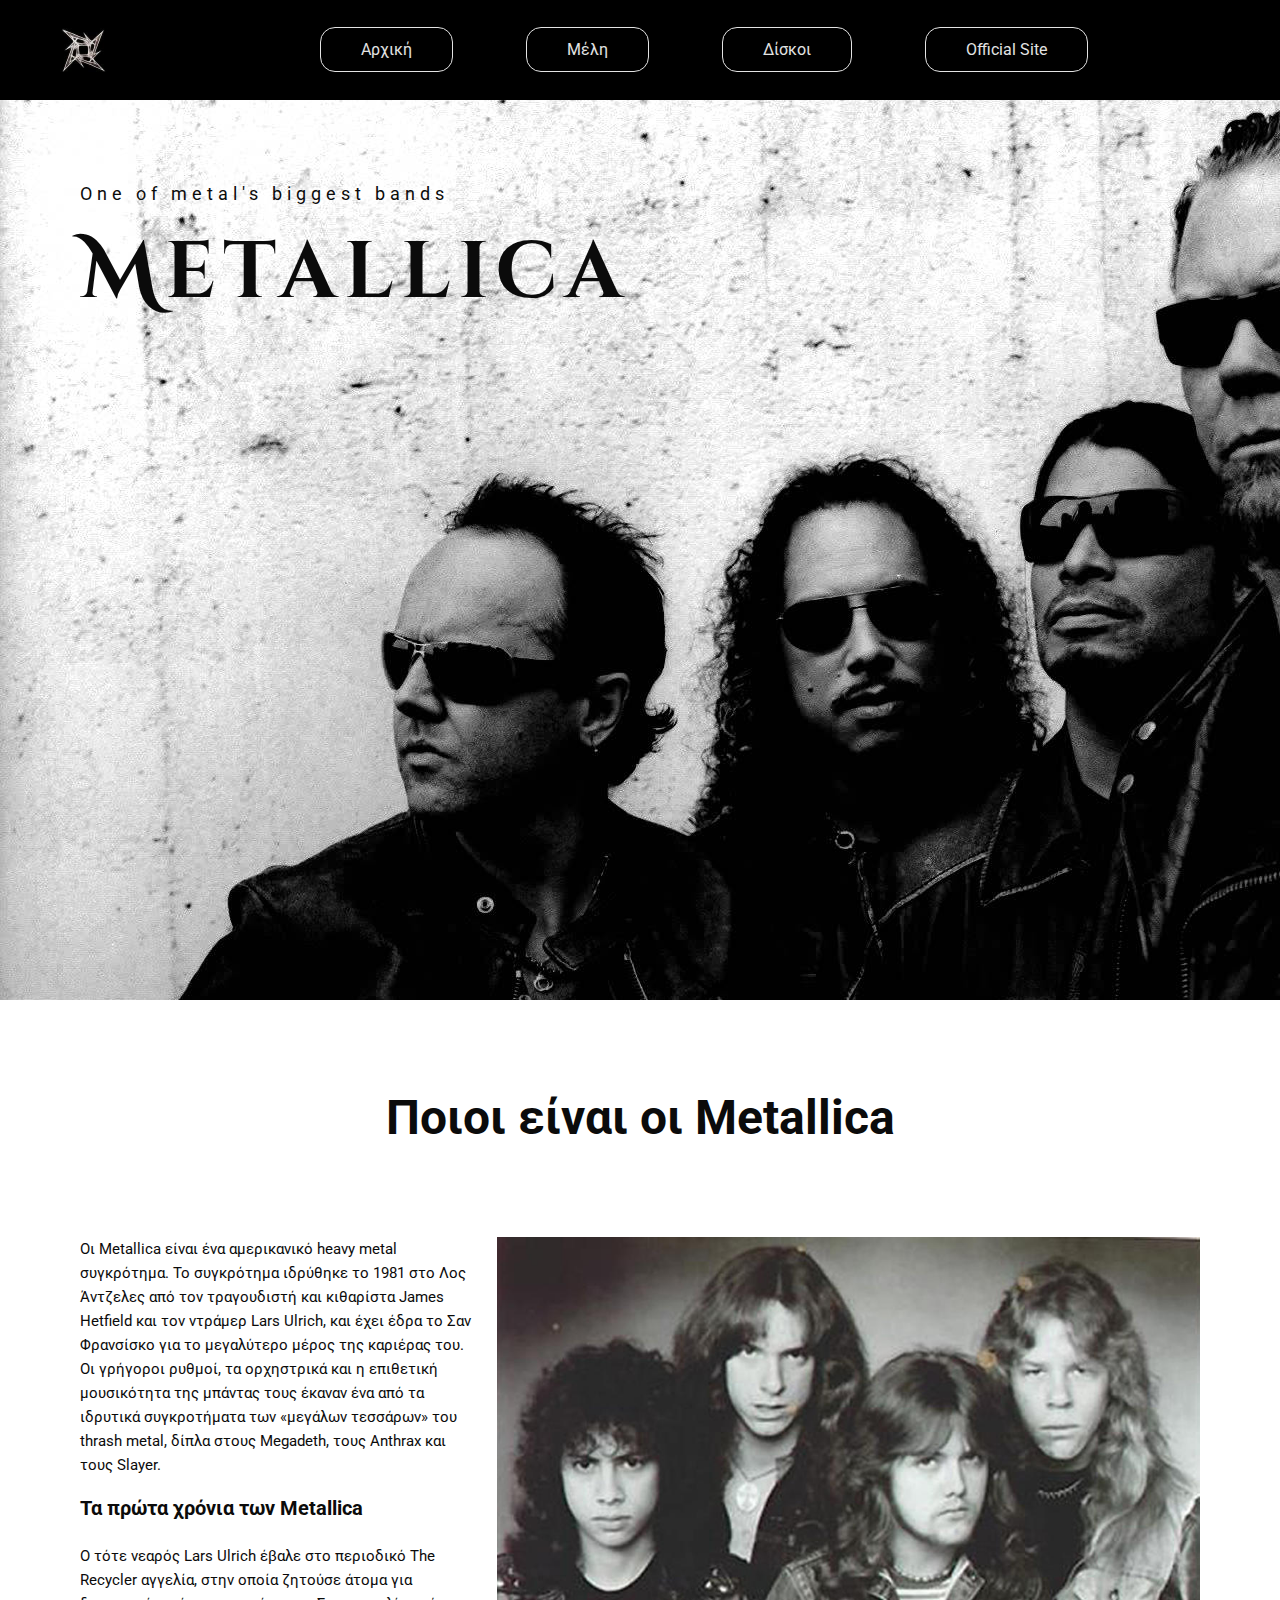
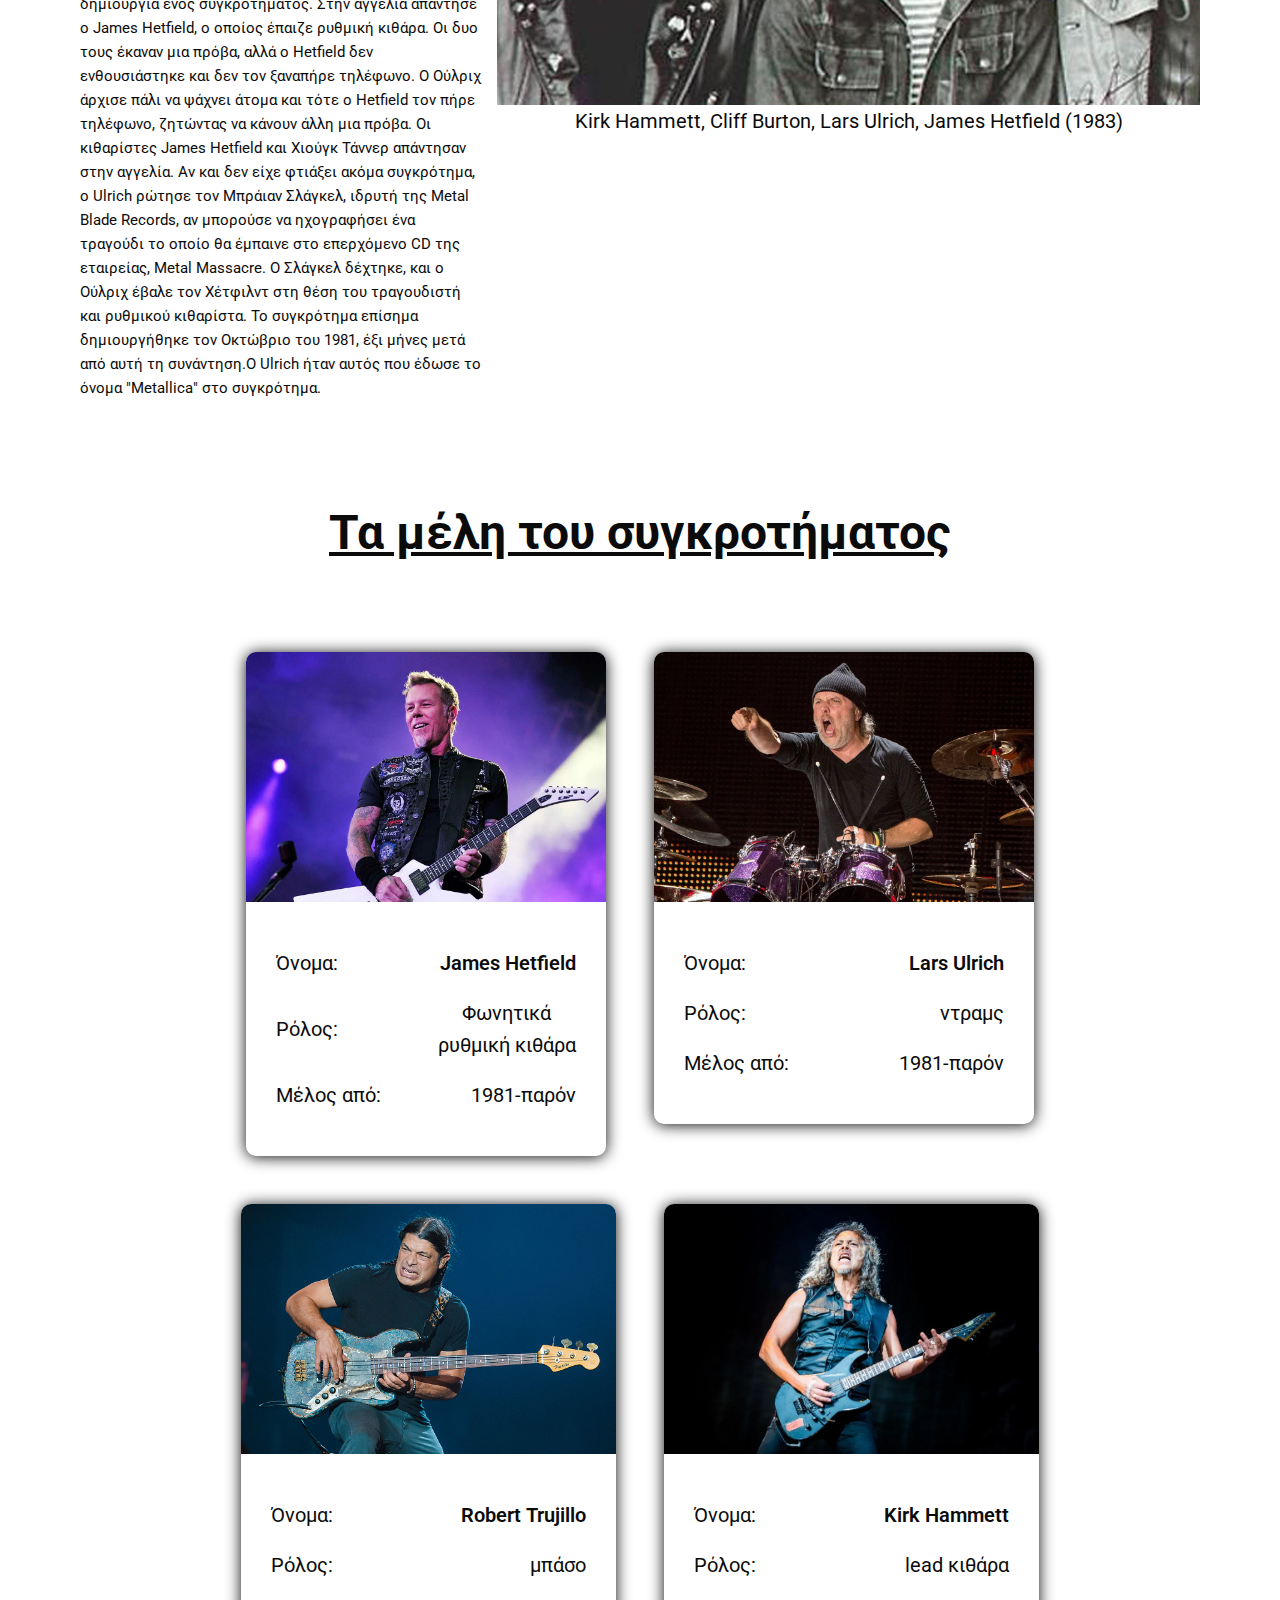
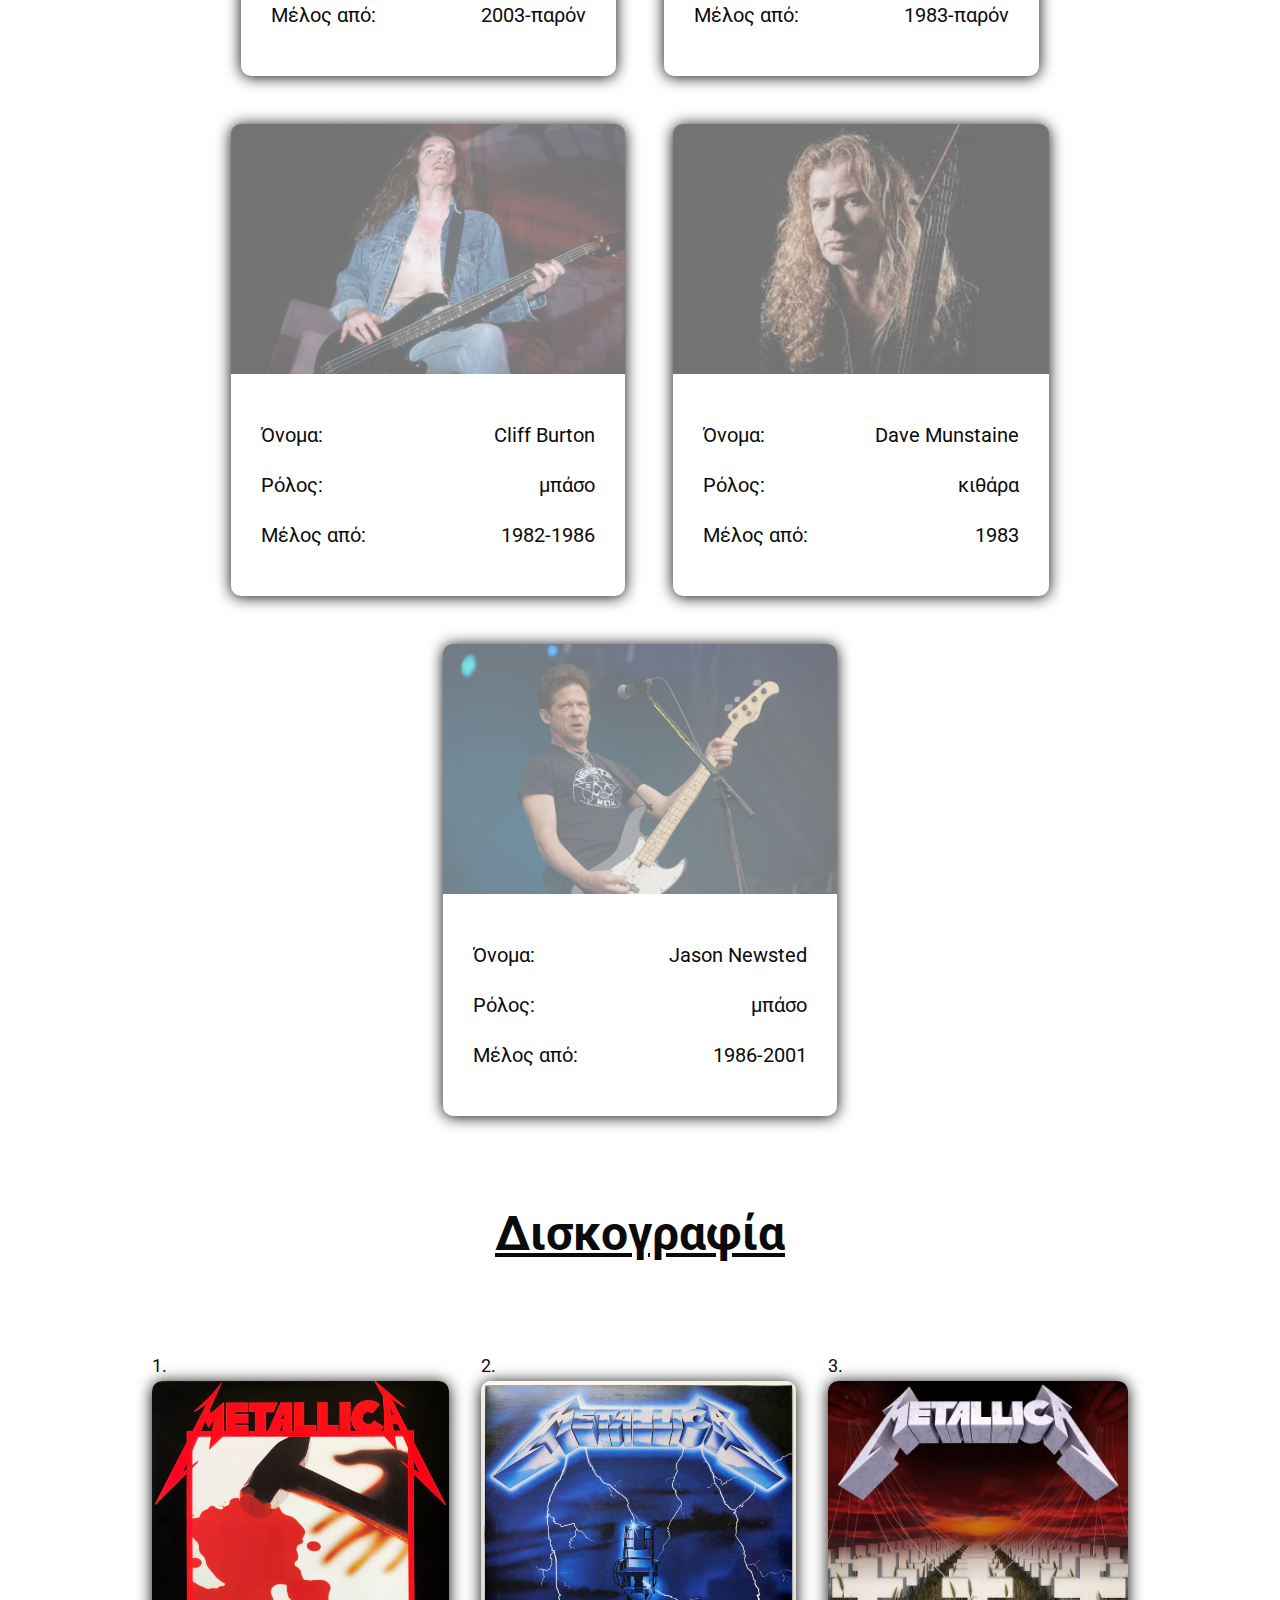
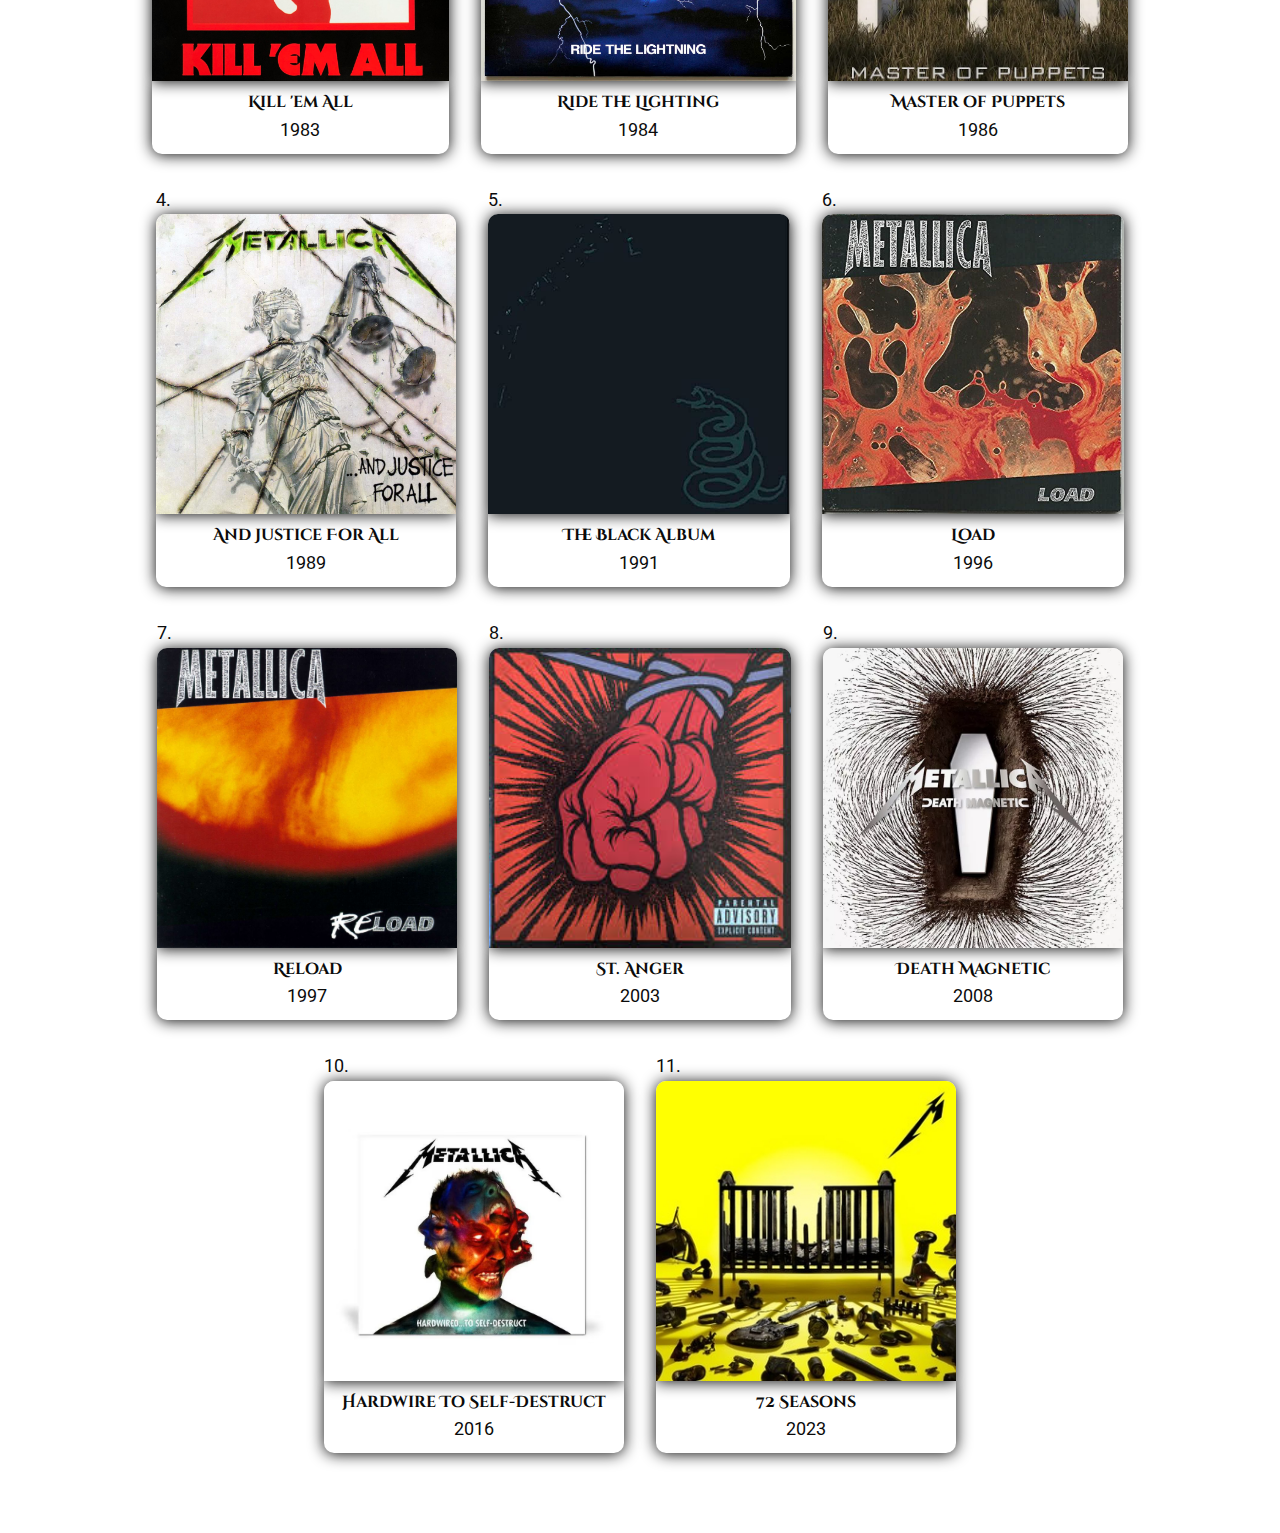
==== html/index.html @ e9b30d09 "minor adjustments" ====
<!DOCTYPE html>
<html lang="gr">
  <head>
    <meta charset="UTF-8" />
    <meta http-equiv="X-UA-Compatible" content="IE=edge" />
    <meta name="viewport" content="width=device-width, initial-scale=1.0" />
    <title>Metallica Εργασία</title>
    <link rel="preconnect" href="https://fonts.googleapis.com" />
    <link rel="preconnect" href="https://fonts.gstatic.com" crossorigin />
    <link
      href="https://fonts.googleapis.com/css2?family=Cinzel+Decorative:wght@400;700&family=Roboto:wght@400;700&display=swap"
      rel="stylesheet"
    />

    <link rel="stylesheet" href="../css/index.css" />
  </head>
  <body>
    <header>
      <nav class="main__navigation">
        <img src="../images/metallica-logo.jpg" alt="" class="nav-logo" />
        <ul class="main__navigation-list">
          <li>
            <a target="_blank" class="main__navigation-list--item" href=""
              >Αρχική</a
            >
          </li>
          <li>
            <a target="_blank" class="main__navigation-list--item" href=""
              >Μέλη</a
            >
          </li>
          <li>
            <a target="_blank" class="main__navigation-list--item" href=""
              >Δίσκοι</a
            >
          </li>
          <li>
            <a
              target="_blank"
              class="main__navigation-list--item"
              href="https://www.metallica.com/"
              >Official Site</a
            >
          </li>
        </ul>
      </nav>
      <div class="hero">
        <div class="hero__text">
          <p class="hero__text-subheading">One of metal's biggest bands</p>
          <h1 class="hero__text-heading">Metallica</h1>
        </div>
      </div>
    </header>
    <h2 class="about-heading">Ποιοι είναι οι Metallica</h2>
    <div class="container">
      <article class="about">
        <div class="about__paragraphs">
          <p class="about-paragraph">
            Οι Metallica είναι ένα αμερικανικό heavy metal συγκρότημα. Το
            συγκρότημα ιδρύθηκε το 1981 στο Λος Άντζελες από τον τραγουδιστή και
            κιθαρίστα James Hetfield και τον ντράμερ Lars Ulrich, και έχει έδρα
            το Σαν Φρανσίσκο για το μεγαλύτερο μέρος της καριέρας του. Οι
            γρήγοροι ρυθμοί, τα ορχηστρικά και η επιθετική μουσικότητα της
            μπάντας τους έκαναν ένα από τα ιδρυτικά συγκροτήματα των «μεγάλων
            τεσσάρων» του thrash metal, δίπλα στους Megadeth, τους Anthrax και
            τους Slayer.
          </p>
          <h3 class="about__paragraphs-heading">
            Τα πρώτα χρόνια των Metallica
          </h3>
          <p class="about-paragraph">
            Ο τότε νεαρός Lars Ulrich έβαλε στο περιοδικό The Recycler αγγελία,
            στην οποία ζητούσε άτομα για δημιουργία ενός συγκροτήματος. Στην
            αγγελία απάντησε ο James Hetfield, ο οποίος έπαιζε ρυθμική κιθάρα.
            Οι δυο τους έκαναν μια πρόβα, αλλά ο Hetfield δεν ενθουσιάστηκε και
            δεν τον ξαναπήρε τηλέφωνο. Ο Ούλριχ άρχισε πάλι να ψάχνει άτομα και
            τότε ο Hetfield τον πήρε τηλέφωνο, ζητώντας να κάνουν άλλη μια
            πρόβα. Οι κιθαρίστες James Hetfield και Χιούγκ Τάννερ απάντησαν στην
            αγγελία. Αν και δεν είχε φτιάξει ακόμα συγκρότημα, ο Ulrich ρώτησε
            τον Μπράιαν Σλάγκελ, ιδρυτή της Metal Blade Records, αν μπορούσε να
            ηχογραφήσει ένα τραγούδι το οποίο θα έμπαινε στο επερχόμενο CD της
            εταιρείας, Metal Massacre. Ο Σλάγκελ δέχτηκε, και ο Ούλριχ έβαλε τον
            Χέτφιλντ στη θέση του τραγουδιστή και ρυθμικού κιθαρίστα. Το
            συγκρότημα επίσημα δημιουργήθηκε τον Οκτώβριο του 1981, έξι μήνες
            μετά από αυτή τη συνάντηση.Ο Ulrich ήταν αυτός που έδωσε το όνομα
            "Metallica" στο συγκρότημα.
          </p>
        </div>
        <figure>
          <img
            src="../images/metallica-1983.jpg"
            alt="A image of the members of Metallica in 1983"
            class="about-image"
          />
          <figcaption>
            Kirk Hammett, Cliff Burton, Lars Ulrich, James Hetfield (1983)
          </figcaption>
        </figure>
      </article>

      <section>
        <a href=""
          ><h2 class="about-members-heading">Τα μέλη του συγκροτήματος</h2></a
        >
        <ul class="members">
          <a href="">
            <li class="member active">
              <div class="member-image">
                <img
                  src="../images/hetfield.jpg"
                  alt="a image of James Hetfield"
                />
              </div>
              <div class="member__details">
                <div class="row">
                  <p>Όνομα:</p>
                  <p class="member__details-name">James Hetfield</p>
                </div>
                <div class="row">
                  <p>Ρόλος:</p>
                  <div class="col">
                    <p class="member__details-role">Φωνητικά</p>
                    <p class="member__details-role">ρυθμική κιθάρα</p>
                  </div>
                </div>
                <div class="row">
                  <p>Μέλος από:</p>
                  <p class="member__details-active">1981-παρόν</p>
                </div>
              </div>
            </li></a
          >
          <a href="">
            <li class="member active">
              <div class="member-image">
                <img
                  src="../images/ulrich.jpg"
                  alt="a image of James Hetfield"
                />
              </div>
              <div class="member__details">
                <div class="row">
                  <p>Όνομα:</p>
                  <p class="member__details-name">Lars Ulrich</p>
                </div>
                <div class="row">
                  <p>Ρόλος:</p>

                  <p class="member__details-role">ντραμς</p>
                </div>
                <div class="row">
                  <p>Μέλος από:</p>
                  <p class="member__details-active">1981-παρόν</p>
                </div>
              </div>
            </li></a
          >
          <a href="">
            <li class="member active">
              <div class="member-image">
                <img
                  src="../images/trujillo.jpg"
                  alt="a image of James Hetfield"
                />
              </div>
              <div class="member__details">
                <div class="row">
                  <p>Όνομα:</p>
                  <p class="member__details-name">Robert Trujillo</p>
                </div>
                <div class="row">
                  <p>Ρόλος:</p>

                  <p class="member__details-role">μπάσο</p>
                </div>
                <div class="row">
                  <p>Μέλος από:</p>
                  <p class="member__details-active">2003-παρόν</p>
                </div>
              </div>
            </li></a
          >
          <a href="">
            <li class="member active">
              <div class="member-image">
                <img
                  src="../images/hammett.jpg"
                  alt="a image of James Hetfield"
                />
              </div>
              <div class="member__details">
                <div class="row">
                  <p>Όνομα:</p>
                  <p class="member__details-name">Kirk Hammett</p>
                </div>
                <div class="row">
                  <p>Ρόλος:</p>

                  <p class="member__details-role">lead κιθάρα</p>
                </div>
                <div class="row">
                  <p>Μέλος από:</p>
                  <p class="member__details-active">1983-παρόν</p>
                </div>
              </div>
            </li></a
          >
          <li class="member member-past">
            <div class="member-image">
              <img src="../images/burton.jpg" alt="a image of James Hetfield" />
            </div>
            <div class="member__details">
              <div class="row">
                <p>Όνομα:</p>
                <p class="member__details-name">Cliff Burton</p>
              </div>
              <div class="row">
                <p>Ρόλος:</p>

                <p class="member__details-role">μπάσο</p>
              </div>
              <div class="row">
                <p>Μέλος από:</p>
                <p class="member__details-active">1982-1986</p>
              </div>
            </div>
          </li>
          <li class="member member-past">
            <div class="member-image">
              <img
                src="../images/munstaine.jpg"
                alt="a image of James Hetfield"
              />
            </div>
            <div class="member__details">
              <div class="row">
                <p>Όνομα:</p>
                <p class="member__details-name">Dave Munstaine</p>
              </div>
              <div class="row">
                <p>Ρόλος:</p>

                <p class="member__details-role">κιθάρα</p>
              </div>
              <div class="row">
                <p>Μέλος από:</p>
                <p class="member__details-active">1983</p>
              </div>
            </div>
          </li>
          <li class="member member-past">
            <div class="member-image">
              <img
                src="../images/newstead.jpg"
                alt="a image of James Hetfield"
              />
            </div>
            <div class="member__details">
              <div class="row">
                <p>Όνομα:</p>
                <p class="member__details-name">Jason Newsted</p>
              </div>
              <div class="row">
                <p>Ρόλος:</p>

                <p class="member__details-role">μπάσο</p>
              </div>
              <div class="row">
                <p>Μέλος από:</p>
                <p class="member__details-active">1986-2001</p>
              </div>
            </div>
          </li>
        </ul>
      </section>
      <h2 class="about-members-heading">Δισκογραφία</h2>
      <section>
        <ol class="cds">
          <a href="">
            <li class="cd">
              <img
                src="../images/kill-em-all.jpg"
                alt="A Image of  the album cover of kill 'em all"
              />

              <div class="cd__details">
                <p class="cd__details-name">Kill 'em All</p>
                <p class="cd__details-year">1983</p>
              </div>
            </li> </a
          ><a href="">
            <li class="cd">
              <img
                src="../images/ride.jpg"
                alt="A Image of  the album cover of kill 'em all"
              />

              <div class="cd__details">
                <p class="cd__details-name">Ride the Lighting</p>
                <p class="cd__details-year">1984</p>
              </div>
            </li></a
          >
          <a href="">
            <li class="cd">
              <img
                src="../images/MOP.webp"
                alt="A Image of  the album cover of kill 'em all"
              />

              <div class="cd__details">
                <p class="cd__details-name">Master of Puppets</p>
                <p class="cd__details-year">1986</p>
              </div>
            </li></a
          >
          <a href="">
            <li class="cd">
              <img
                src="../images/AJFA.jpg"
                alt="A Image of  the album cover of kill 'em all"
              />

              <div class="cd__details">
                <p class="cd__details-name">And Justice For All</p>
                <p class="cd__details-year">1989</p>
              </div>
            </li></a
          >
          <a href="">
            <li class="cd">
              <img
                src="../images/Black.jpg"
                alt="A Image of  the album cover of kill 'em all"
              />

              <div class="cd__details">
                <p class="cd__details-name">The Black Album</p>
                <p class="cd__details-year">1991</p>
              </div>
            </li></a
          >
          <a href="">
            <li class="cd">
              <img
                src="../images/load.jpg"
                alt="A Image of  the album cover of kill 'em all"
              />

              <div class="cd__details">
                <p class="cd__details-name">Load</p>
                <p class="cd__details-year">1996</p>
              </div>
            </li></a
          >
          <a href="">
            <li class="cd">
              <img
                src="../images/reload.jpg"
                alt="A Image of  the album cover of kill 'em all"
              />

              <div class="cd__details">
                <p class="cd__details-name">Reload</p>
                <p class="cd__details-year">1997</p>
              </div>
            </li></a
          >
          <a href="">
            <li class="cd">
              <img
                src="../images/anger.jpg"
                alt="A Image of  the album cover of kill 'em all"
              />

              <div class="cd__details">
                <p class="cd__details-name">St. Anger</p>
                <p class="cd__details-year">2003</p>
              </div>
            </li></a
          >
          <a href="">
            <li class="cd">
              <img
                src="../images/magnetic.jpg"
                alt="A Image of  the album cover of kill 'em all"
              />

              <div class="cd__details">
                <p class="cd__details-name">Death Magnetic</p>
                <p class="cd__details-year">2008</p>
              </div>
            </li></a
          >
          <a href="">
            <li class="cd">
              <img
                src="../images/hardwired.jpg"
                alt="A Image of  the album cover of kill 'em all"
              />

              <div class="cd__details">
                <p class="cd__details-name">Hardwire To Self-Destruct</p>
                <p class="cd__details-year">2016</p>
              </div>
            </li></a
          >
          <a href="">
            <li class="cd">
              <img
                src="../images/72seasons.jpg"
                alt="A Image of  the album cover of kill 'em all"
              />

              <div class="cd__details">
                <p class="cd__details-name">72 Seasons</p>
                <p class="cd__details-year">2023</p>
              </div>
            </li></a
          >
        </ol>
      </section>
    </div>
  </body>
</html>
---- css/index.css ----
* {
  box-sizing: border-box;
  margin: 0;
  padding: 0;
}

img,
picture,
svg {
  display: block;
  max-width: 100%;
}

a:link,
a:visited {
  text-decoration: none;
}

body {
  font-family: "Roboto", sans-serif;
  color: #0b0b0b;
  line-height: 1.6;
}

.container {
  max-width: calc(100% - 10rem);
  margin-inline: auto;
}

.container > * + * {
  margin-bottom: 5rem;
}

ul li {
  list-style: none;
}

nav {
  background-color: black;

  display: grid;
  align-items: center;
  grid-template-columns: 1fr 3fr;
}

.main__navigation-list {
  max-width: 80%;
  display: flex;
  justify-content: space-between;
  list-style: none;
}

.main__navigation-list--item {
  border: 1px solid #e3e3e3;
  padding: 0.75em 2.5em;
  border-radius: 15px;
  transition: background, color, 0.5s ease;
  color: #e3e3e3;
}

.main__navigation-list--item:hover {
  background-color: #e3e3e3;
  color: #0b0b0b;
  font-weight: 700;
}

.nav-logo {
  height: 100px;
  padding: 0.5em;
}

.hero {
  background-image: url(../images/metallica-band.jpeg);
  min-height: 100vh;
  max-width: 100%;
  display: block;
  margin-bottom: 5rem;
}

.hero-logo {
  min-height: 100vh;
  object-fit: cover;
  object-position: right right;
}

.hero__text {
  padding: 5em;
}

.hero__text-heading {
  letter-spacing: 8px;
  font-size: 5rem;
  font-weight: 700;
  font-family: "Cinzel Decorative", cursive;
}

.hero__text-subheading {
  letter-spacing: 5px;
  font-size: 1.125rem;
}

.about {
  display: flex;
  gap: 1rem;
  justify-content: space-between;
  margin-bottom: 5rem;
}

.about-heading {
  font-size: 3rem;
  text-align-last: center;
  margin-bottom: 5rem;
}

figcaption {
  font-size: 1.25rem;
  text-align: center;
}

.about__paragraphs > * {
  margin-bottom: 1em;
}

.about-paragraph {
  max-width: 70ch;
  font-size: 0.9375rem;
}

.about__paragraphs-heading {
  font-size: 1.25rem;
}

.about-members-heading {
  color: #0b0b0b;
  text-decoration: underline;
  text-align: center;
  font-size: 3rem;
  margin-bottom: 5rem;
}

.about-members-heading:hover {
  transform: scale(1.1);
}

.members {
  display: flex;
  justify-content: center;
  flex-wrap: wrap;
  gap: 3rem;
}

.members a {
  color: #0b0b0b;
}

.member {
  box-shadow: 0 1px 15px #0b0b0b;
  border-radius: 10px;
  overflow: hidden;
  transition: transform, 0.25s ease-in-out;
}

.active:hover {
  transform: scale(1.1);
}

.member__details {
  display: flex;
  flex-direction: column;
  padding-block: 2.25em;
  padding-inline: 1.5em;
  gap: 1.125rem;
  align-items: space-between;
  justify-content: space-between;
  font-size: 1.25rem;
}

.col {
  display: flex;
  flex-direction: column;
  align-items: center;
  justify-content: center;
}

.row {
  display: flex;
  justify-content: space-between;
  align-items: center;
}

.member-image img {
  height: 250px;
}

.member-image {
  position: relative;
}

.member-past .member-image::after {
  content: "";
  position: absolute;
  inset: 0;
  background-color: #e3e3e3;
  opacity: 0.5;
  z-index: 100;
}

.active .member__details-name {
  font-weight: 600;
}

.cds {
  display: flex;
  flex-wrap: wrap;
  list-style-position: inside;
  gap: 2rem;
  justify-content: center;
}

.cds a {
  color: #0b0b0b;
}

.cd img {
  height: 300px;
}

.cd {
  font-size: 1.125rem;
  transition: transform, 0.25s ease-in-out;
}

.cd:hover {
  transform: scale(1.2);
}

.cd img {
  box-shadow: 0 1px 15px #0b0b0b;
  border-top-left-radius: 10px;
  border-top-right-radius: 10px;
  overflow: hidden;
}

.cd__details {
  display: flex;
  flex-direction: column;
  justify-content: center;
  align-items: center;
  box-shadow: 0 1px 15px #0b0b0b;
  border-bottom-right-radius: 10px;
  border-bottom-left-radius: 10px;
  overflow: hidden;
  padding: 0.5em;
}

.cd__details-name {
  font-family: "Cinzel Decorative", cursive;
  font-weight: 700;
  font-size: 1rem;
}
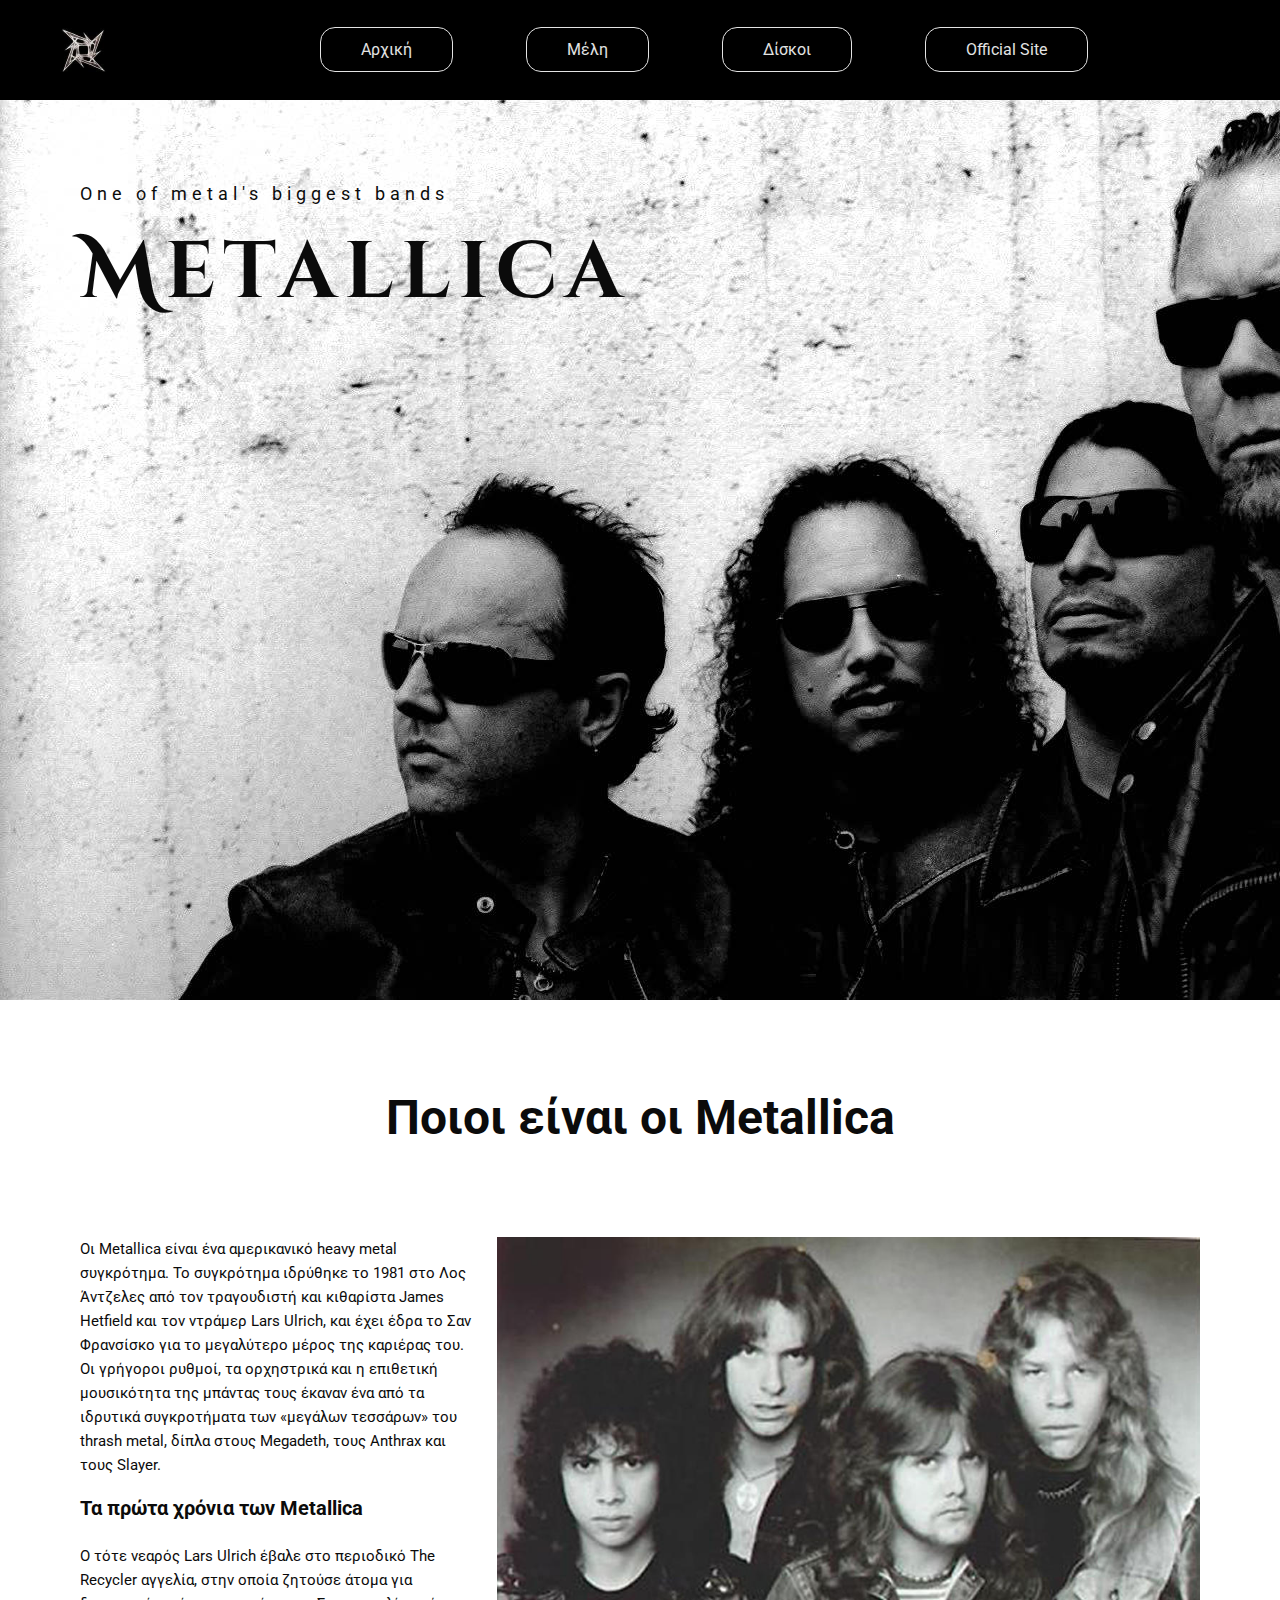
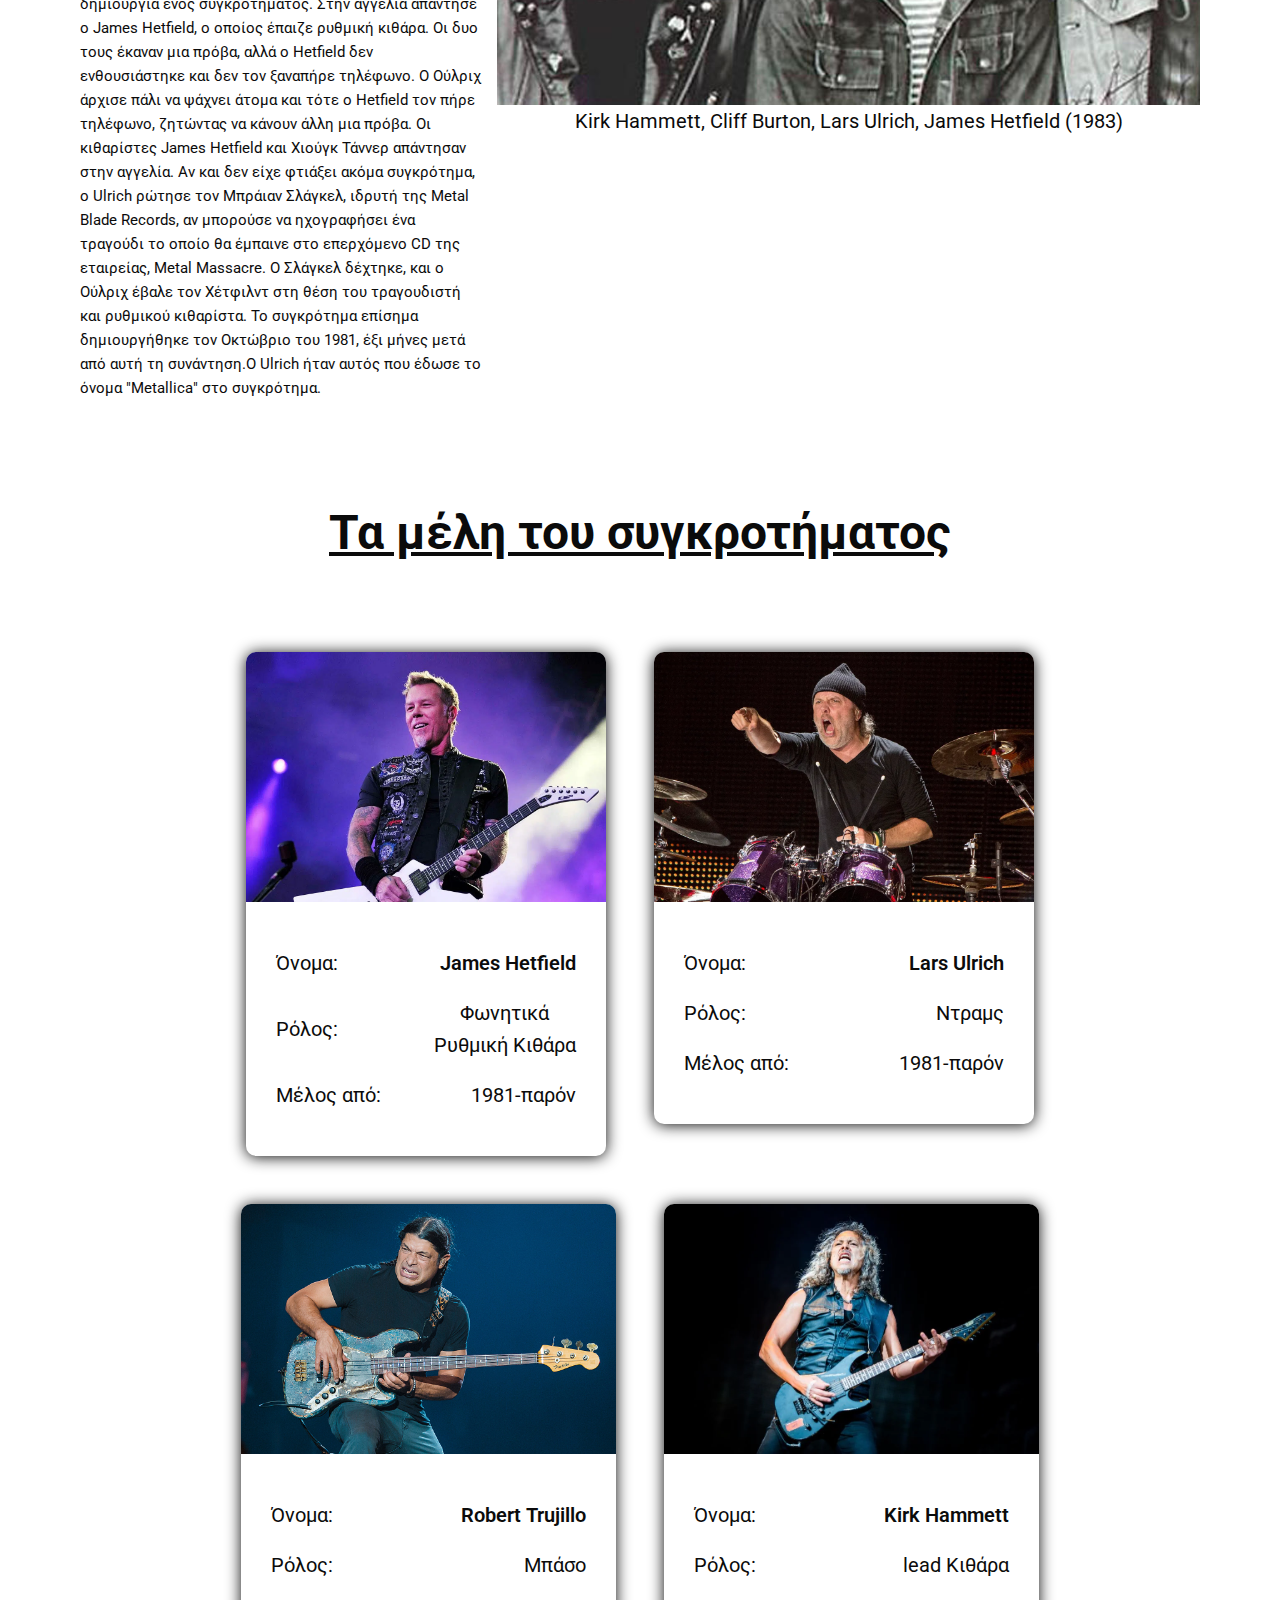
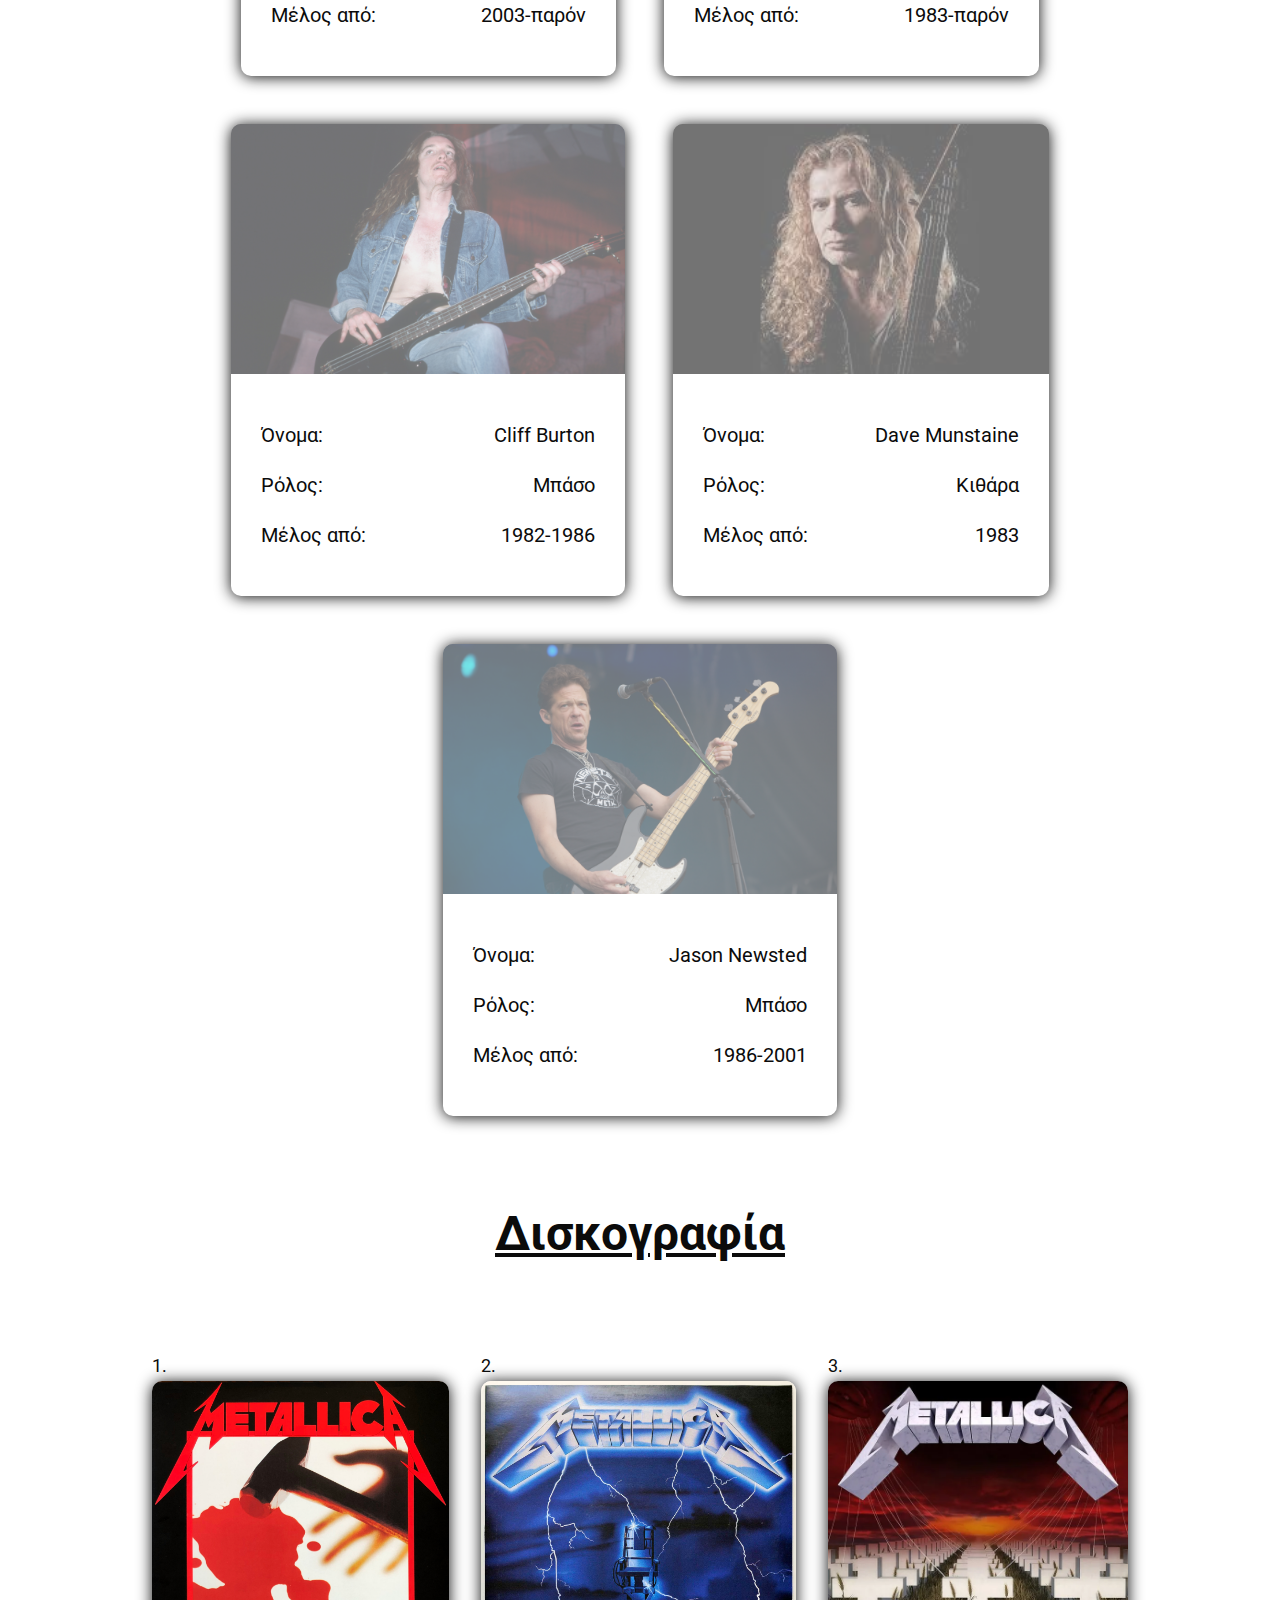
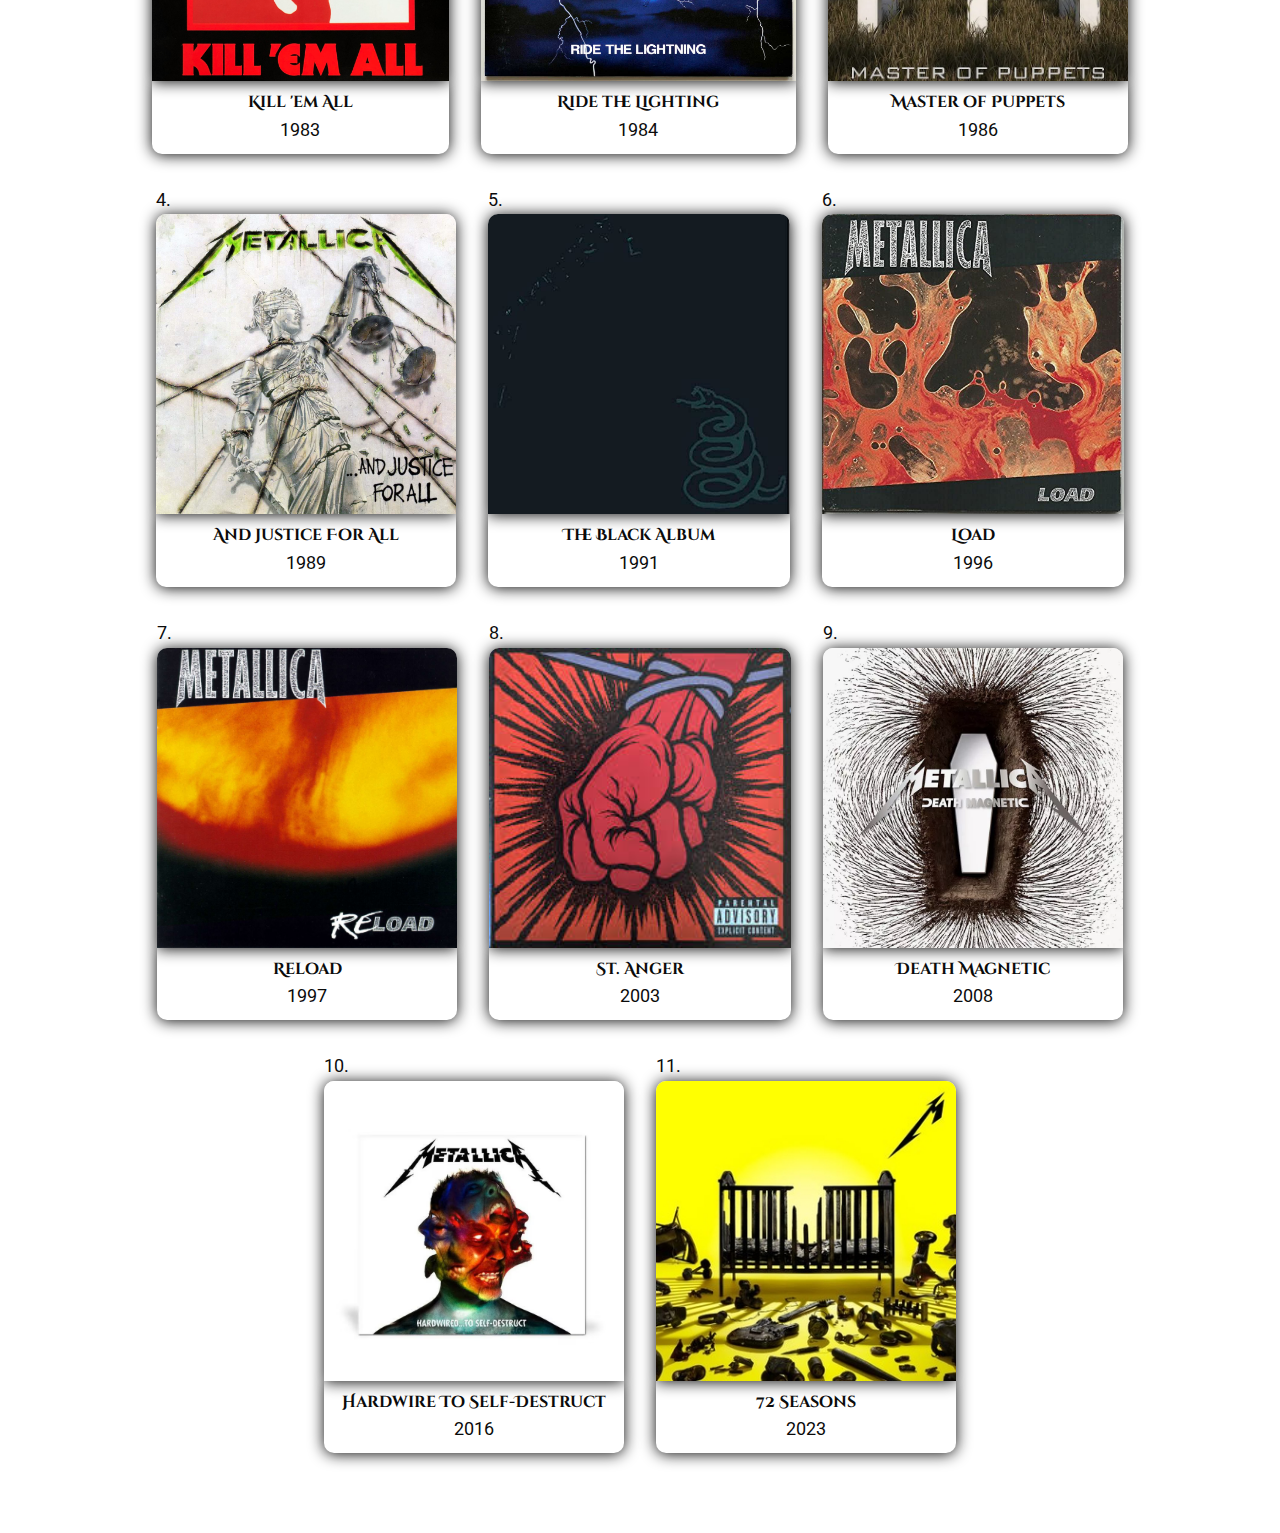
==== commit 1da01b9b: "grammar errors fixing" ====
--- a/html/index.html
+++ b/html/index.html
@@ -20,12 +20,13 @@
         <img src="../images/metallica-logo.jpg" alt="" class="nav-logo" />
         <ul class="main__navigation-list">
           <li>
-            <a target="_blank" class="main__navigation-list--item" href=""
-              >Αρχική</a
-            >
+            <a class="main__navigation-list--item" href="">Αρχική</a>
           </li>
           <li>
-            <a target="_blank" class="main__navigation-list--item" href=""
+            <a
+              target="_blank"
+              class="main__navigation-list--item"
+              href="members.html"
               >Μέλη</a
             >
           </li>
@@ -99,11 +100,11 @@
       </article>
 
       <section>
-        <a href=""
+        <a target="_blank" target="_blank" href="members.html"
           ><h2 class="about-members-heading">Τα μέλη του συγκροτήματος</h2></a
         >
         <ul class="members">
-          <a href="">
+          <a target="_blank" href="members.html#hetfield">
             <li class="member active">
               <div class="member-image">
                 <img
@@ -120,7 +121,7 @@
                   <p>Ρόλος:</p>
                   <div class="col">
                     <p class="member__details-role">Φωνητικά</p>
-                    <p class="member__details-role">ρυθμική κιθάρα</p>
+                    <p class="member__details-role">Ρυθμική Κιθάρα</p>
                   </div>
                 </div>
                 <div class="row">
@@ -130,13 +131,10 @@
               </div>
             </li></a
           >
-          <a href="">
+          <a target="_blank" href="members.html#lars">
             <li class="member active">
               <div class="member-image">
-                <img
-                  src="../images/ulrich.jpg"
-                  alt="a image of James Hetfield"
-                />
+                <img src="../images/ulrich.jpg" alt="a image of Lars Ulrich" />
               </div>
               <div class="member__details">
                 <div class="row">
@@ -146,7 +144,7 @@
                 <div class="row">
                   <p>Ρόλος:</p>
 
-                  <p class="member__details-role">ντραμς</p>
+                  <p class="member__details-role">Ντραμς</p>
                 </div>
                 <div class="row">
                   <p>Μέλος από:</p>
@@ -155,12 +153,12 @@
               </div>
             </li></a
           >
-          <a href="">
+          <a target="_blank" href="members.html#robert">
             <li class="member active">
               <div class="member-image">
                 <img
                   src="../images/trujillo.jpg"
-                  alt="a image of James Hetfield"
+                  alt="a image of Robert Trujillo"
                 />
               </div>
               <div class="member__details">
@@ -171,7 +169,7 @@
                 <div class="row">
                   <p>Ρόλος:</p>
 
-                  <p class="member__details-role">μπάσο</p>
+                  <p class="member__details-role">Μπάσο</p>
                 </div>
                 <div class="row">
                   <p>Μέλος από:</p>
@@ -180,12 +178,12 @@
               </div>
             </li></a
           >
-          <a href="">
+          <a target="_blank" href="members.html#hammett">
             <li class="member active">
               <div class="member-image">
                 <img
                   src="../images/hammett.jpg"
-                  alt="a image of James Hetfield"
+                  alt="a image of Kirk Hammett"
                 />
               </div>
               <div class="member__details">
@@ -196,7 +194,7 @@
                 <div class="row">
                   <p>Ρόλος:</p>
 
-                  <p class="member__details-role">lead κιθάρα</p>
+                  <p class="member__details-role">lead Κιθάρα</p>
                 </div>
                 <div class="row">
                   <p>Μέλος από:</p>
@@ -207,7 +205,7 @@
           >
           <li class="member member-past">
             <div class="member-image">
-              <img src="../images/burton.jpg" alt="a image of James Hetfield" />
+              <img src="../images/burton.jpg" alt="a image of Cliff Burton" />
             </div>
             <div class="member__details">
               <div class="row">
@@ -217,7 +215,7 @@
               <div class="row">
                 <p>Ρόλος:</p>
 
-                <p class="member__details-role">μπάσο</p>
+                <p class="member__details-role">Μπάσο</p>
               </div>
               <div class="row">
                 <p>Μέλος από:</p>
@@ -229,7 +227,7 @@
             <div class="member-image">
               <img
                 src="../images/munstaine.jpg"
-                alt="a image of James Hetfield"
+                alt="a image of Dave Munstaine"
               />
             </div>
             <div class="member__details">
@@ -240,7 +238,7 @@
               <div class="row">
                 <p>Ρόλος:</p>
 
-                <p class="member__details-role">κιθάρα</p>
+                <p class="member__details-role">Κιθάρα</p>
               </div>
               <div class="row">
                 <p>Μέλος από:</p>
@@ -252,7 +250,7 @@
             <div class="member-image">
               <img
                 src="../images/newstead.jpg"
-                alt="a image of James Hetfield"
+                alt="a image of Jason Newstead"
               />
             </div>
             <div class="member__details">
@@ -263,7 +261,7 @@
               <div class="row">
                 <p>Ρόλος:</p>
 
-                <p class="member__details-role">μπάσο</p>
+                <p class="member__details-role">Μπάσο</p>
               </div>
               <div class="row">
                 <p>Μέλος από:</p>
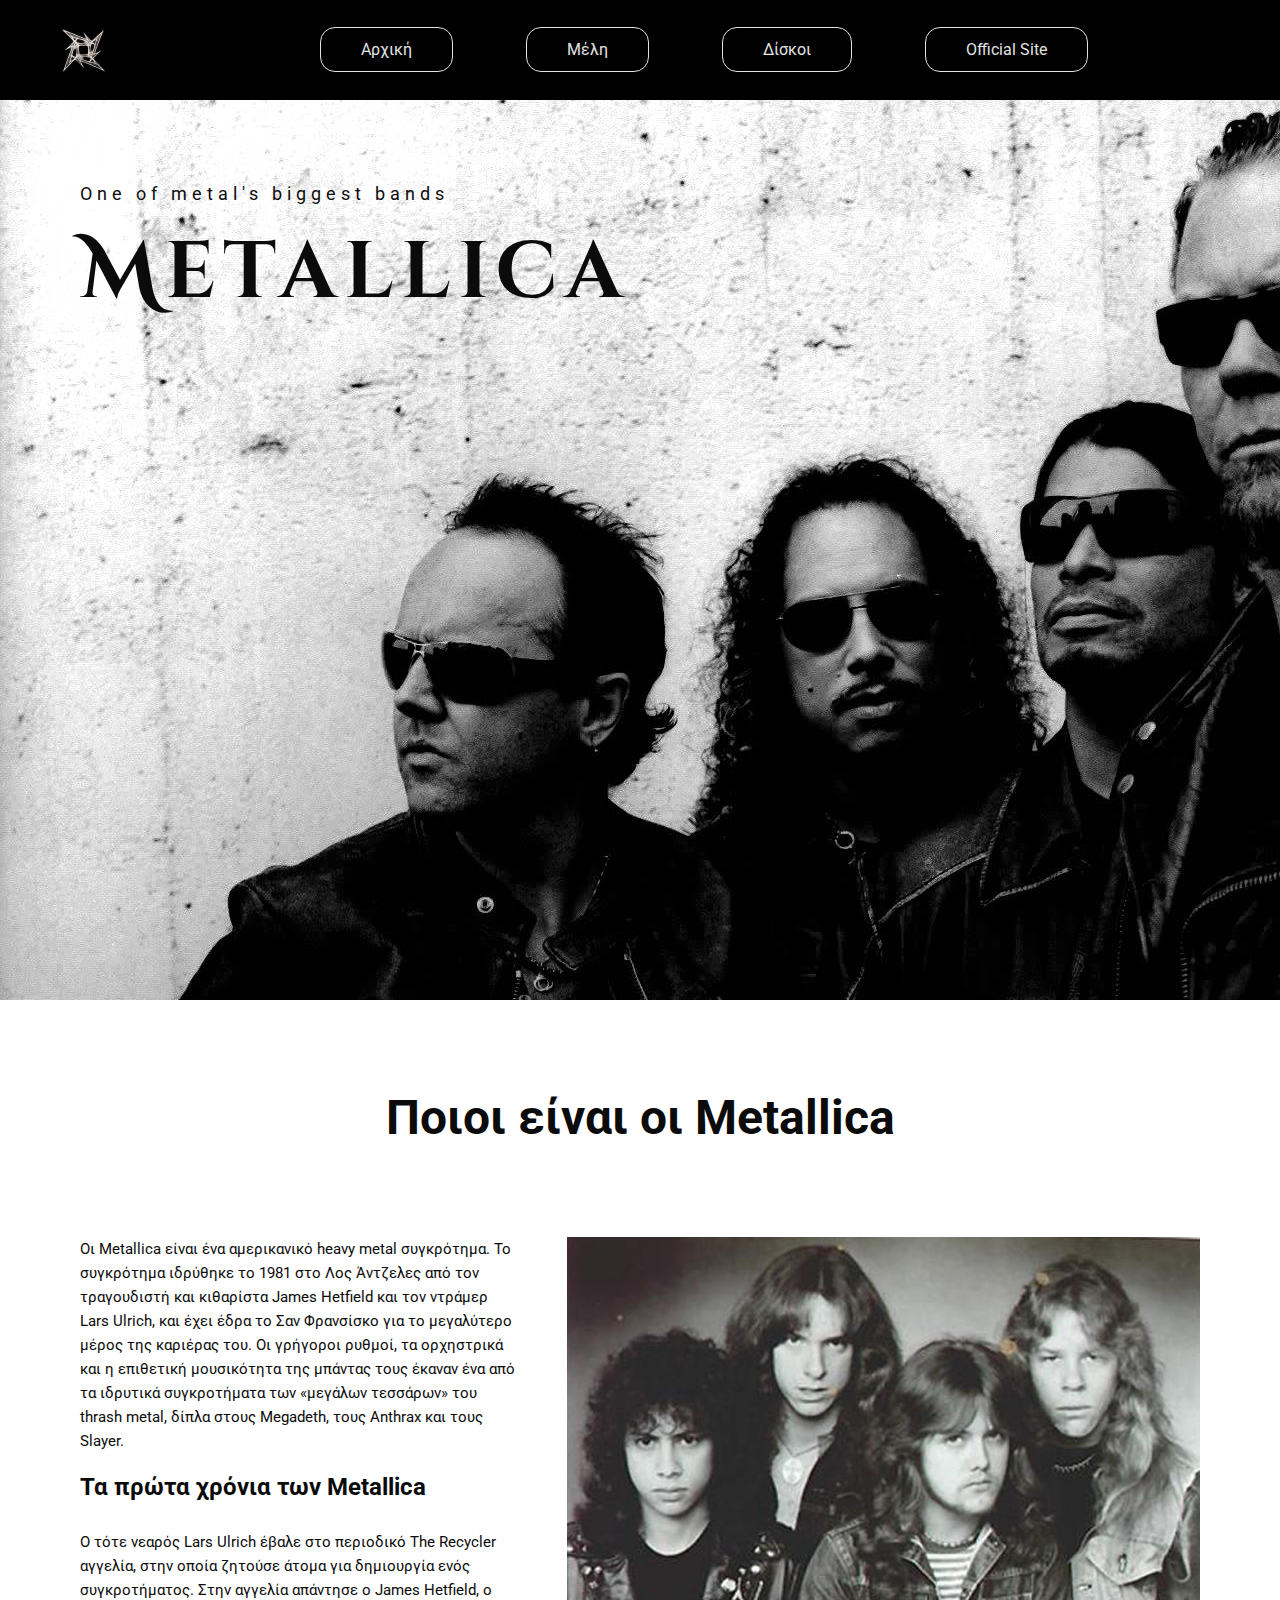
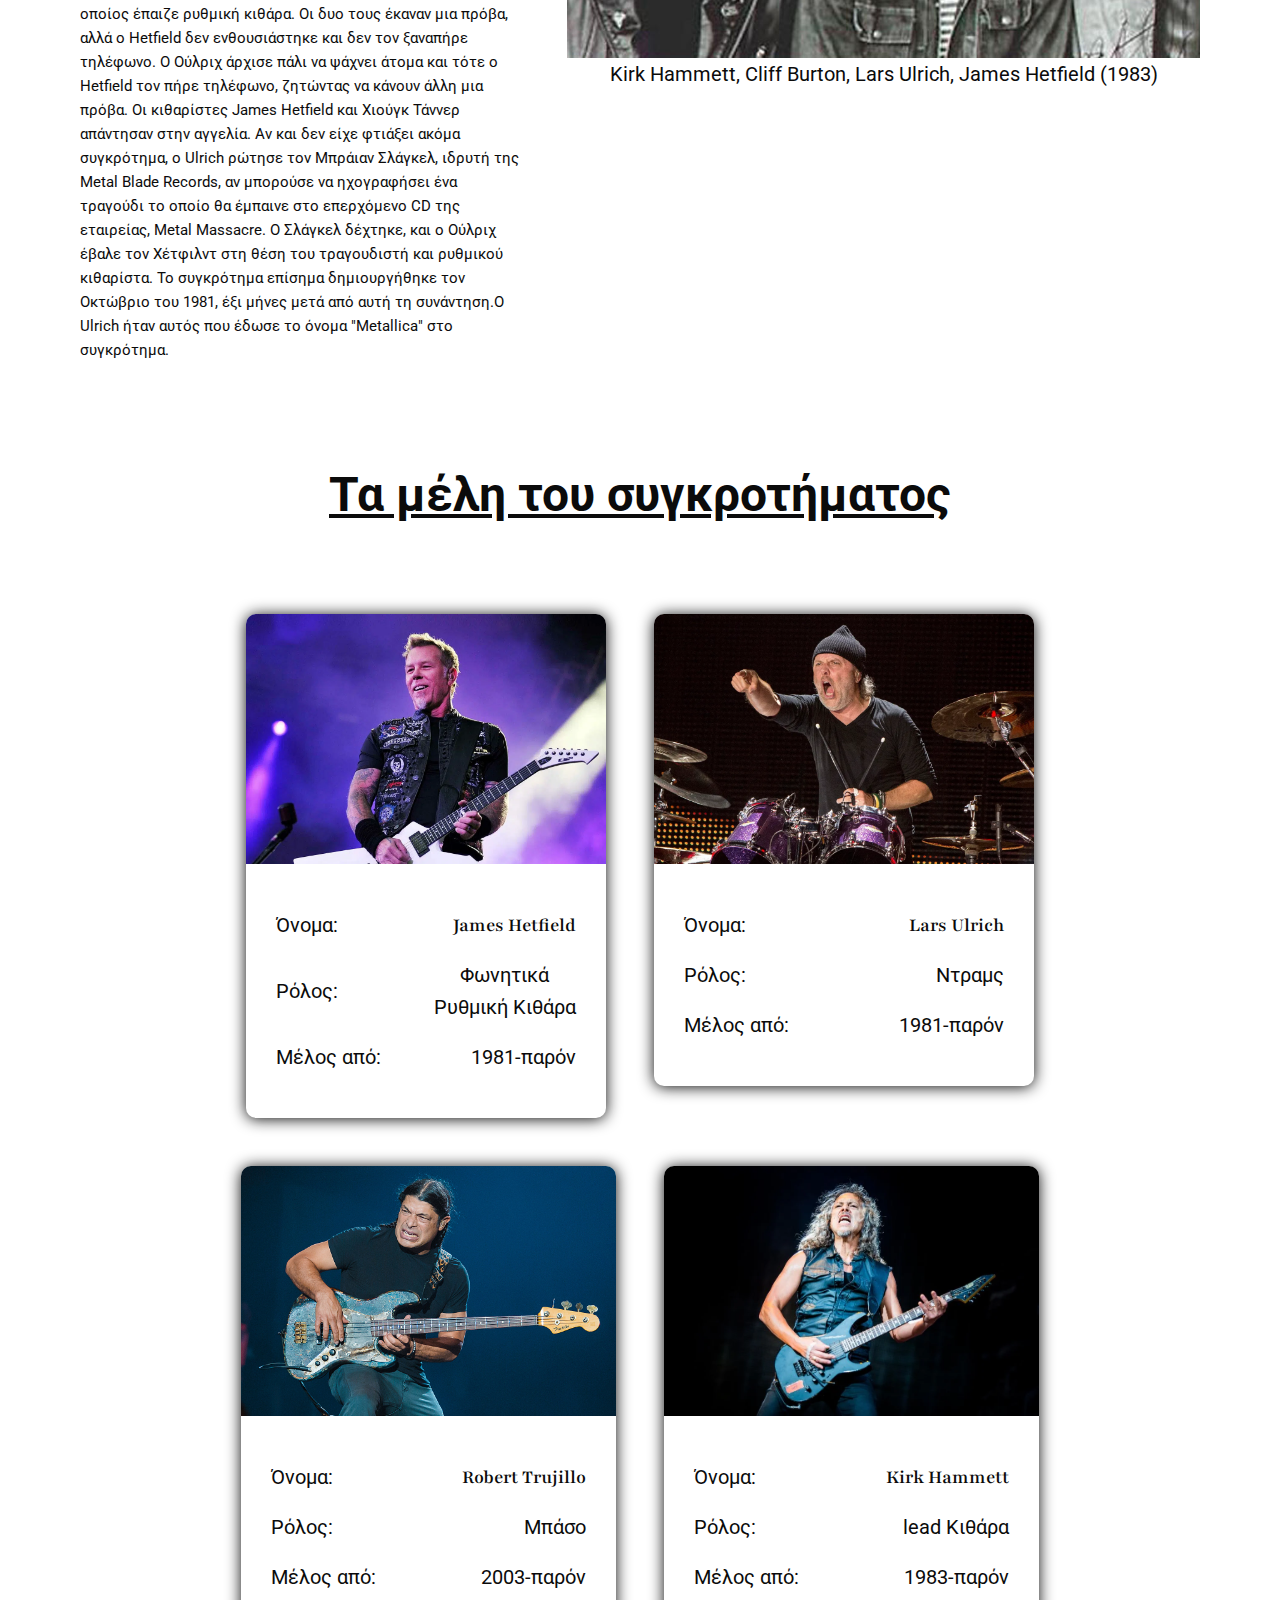
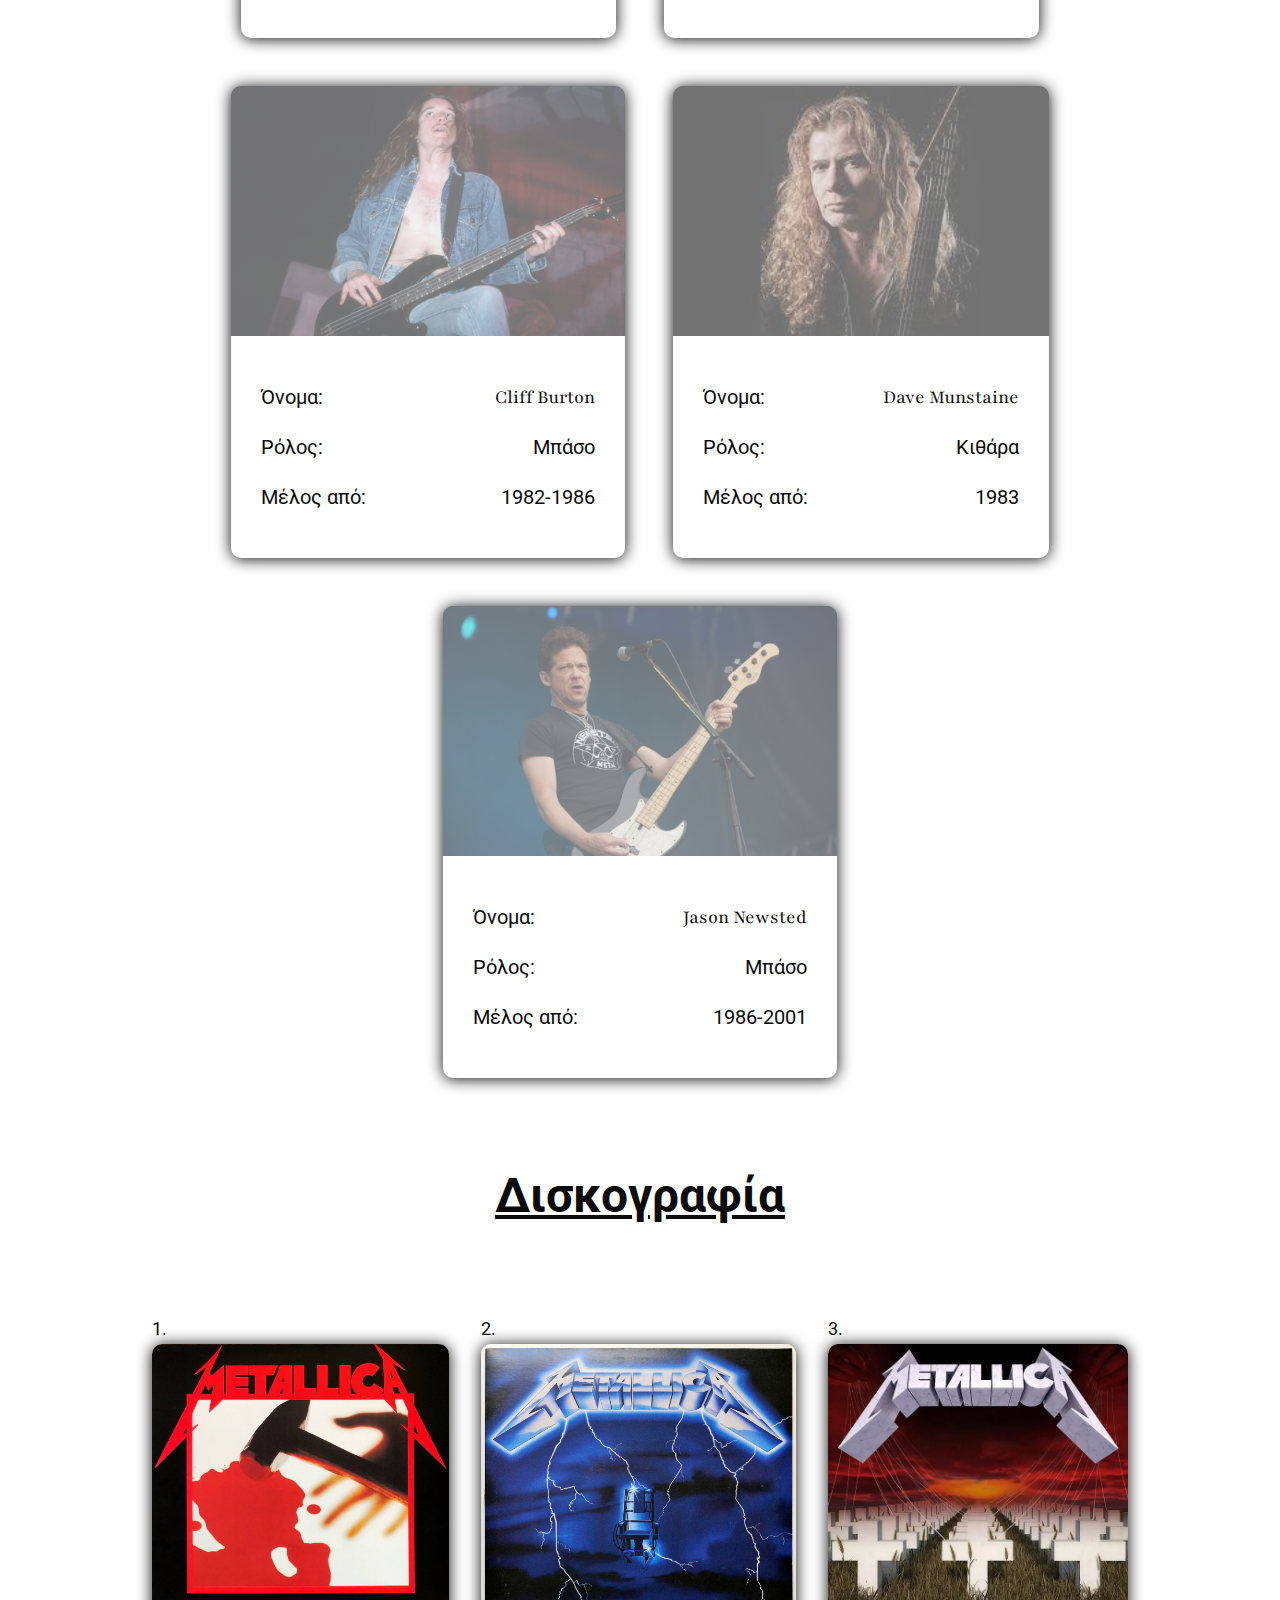
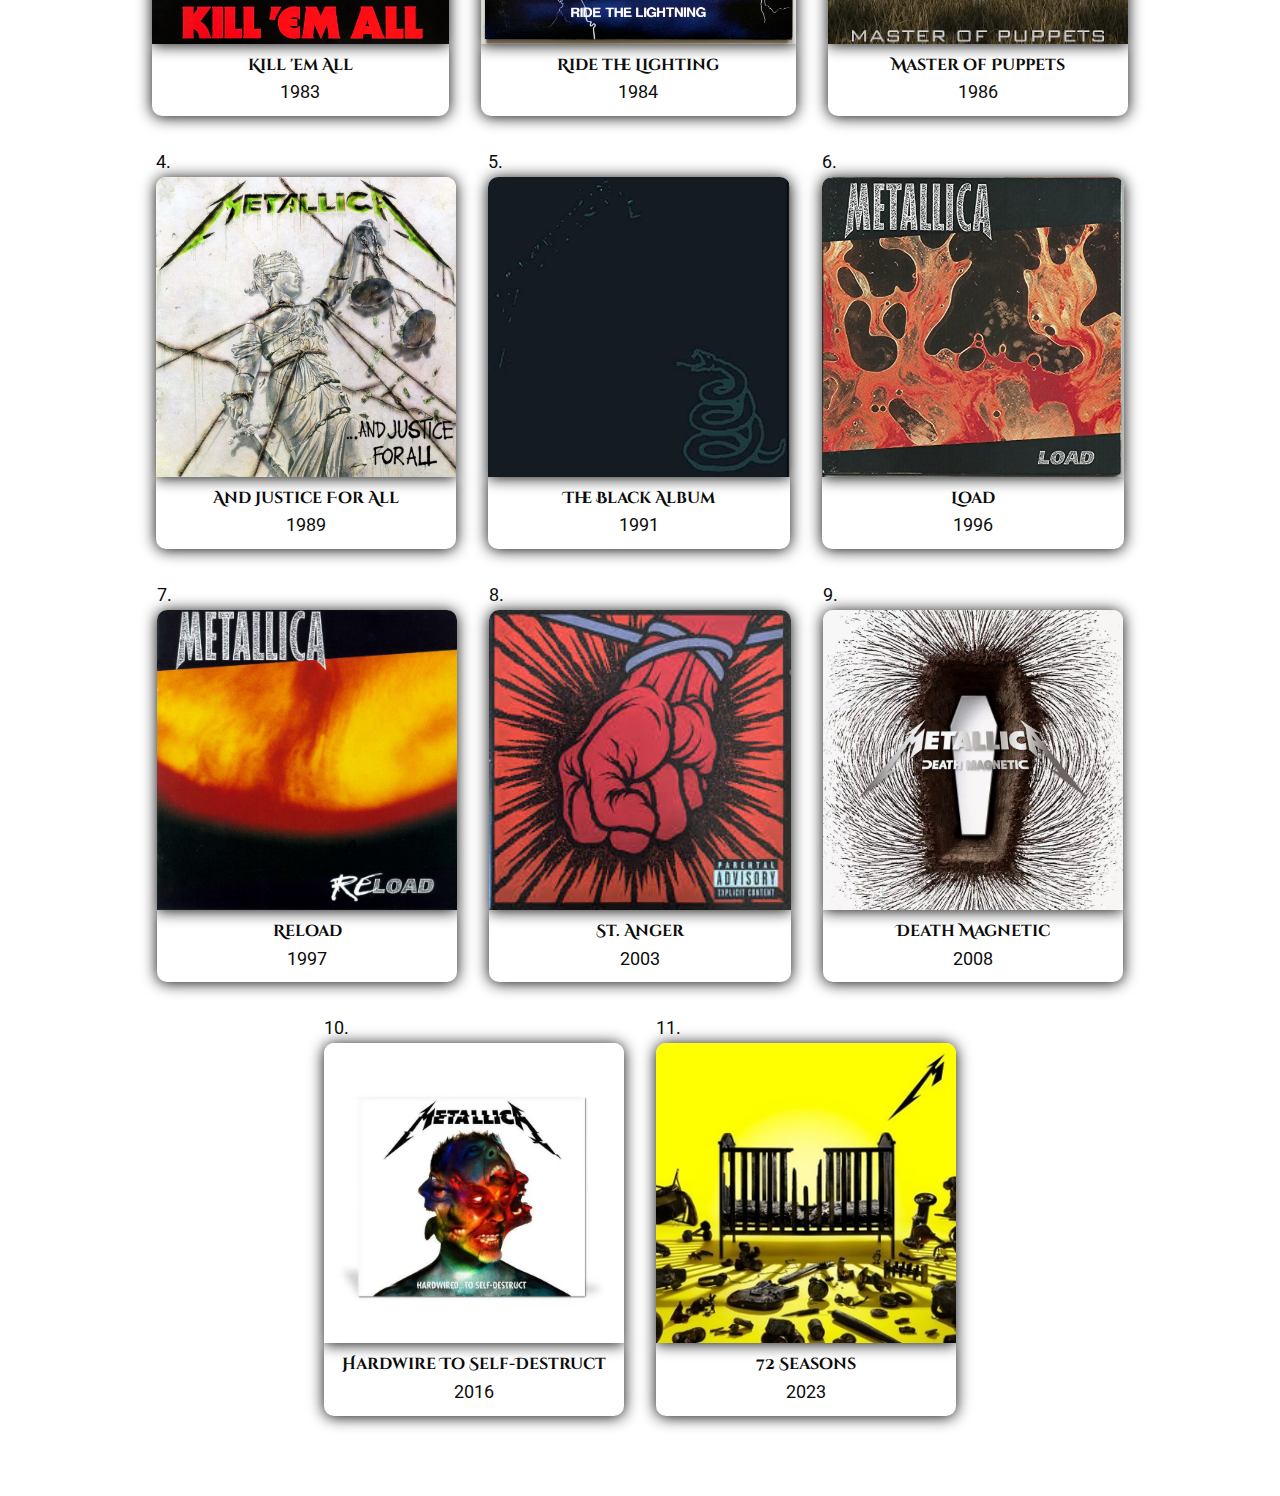
==== commit 456990f8: "link to cds html" ====
--- a/html/index.html
+++ b/html/index.html
@@ -8,7 +8,7 @@
     <link rel="preconnect" href="https://fonts.googleapis.com" />
     <link rel="preconnect" href="https://fonts.gstatic.com" crossorigin />
     <link
-      href="https://fonts.googleapis.com/css2?family=Cinzel+Decorative:wght@400;700&family=Roboto:wght@400;700&display=swap"
+      href="https://fonts.googleapis.com/css2?family=Cinzel+Decorative:wght@400;700&family=Playfair:wght@600&family=Roboto:wght@400;700&display=swap"
       rel="stylesheet"
     />
 
@@ -31,7 +31,10 @@
             >
           </li>
           <li>
-            <a target="_blank" class="main__navigation-list--item" href=""
+            <a
+              target="_blank"
+              class="main__navigation-list--item"
+              href="cds.html"
               >Δίσκοι</a
             >
           </li>
--- a/css/index.css
+++ b/css/index.css
@@ -75,6 +75,7 @@
   max-width: 100%;
   display: block;
   margin-bottom: 5rem;
+  background-repeat: no-repeat;
 }
 
 .hero-logo {
@@ -101,7 +102,7 @@
 
 .about {
   display: flex;
-  gap: 1rem;
+  gap: 3rem;
   justify-content: space-between;
   margin-bottom: 5rem;
 }
@@ -122,12 +123,12 @@
 }
 
 .about-paragraph {
-  max-width: 70ch;
+  max-width: 85ch;
   font-size: 0.9375rem;
 }
 
 .about__paragraphs-heading {
-  font-size: 1.25rem;
+  font-size: 1.5rem;
 }
 
 .about-members-heading {
@@ -194,6 +195,10 @@
 
 .member-image {
   position: relative;
+}
+
+.member__details-name {
+  font-family: "Playfair", serif;
 }
 
 .member-past .member-image::after {
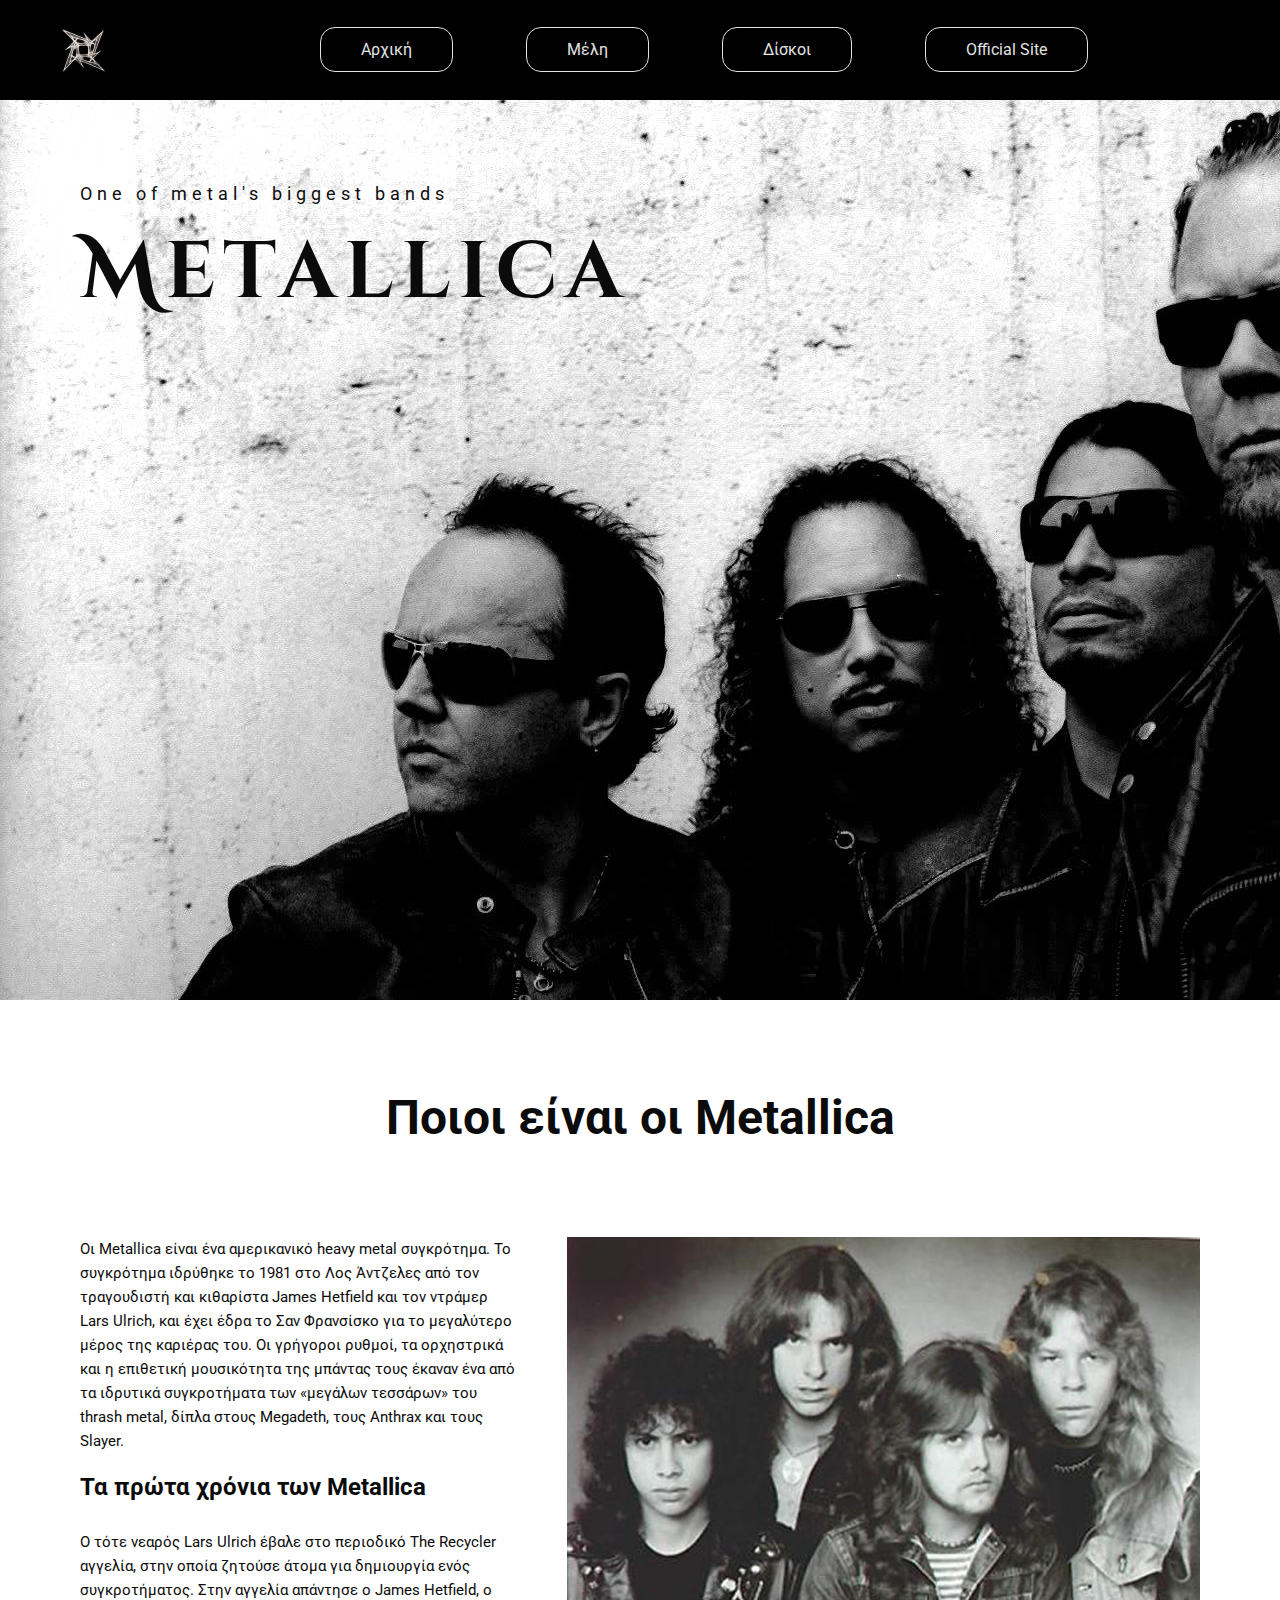
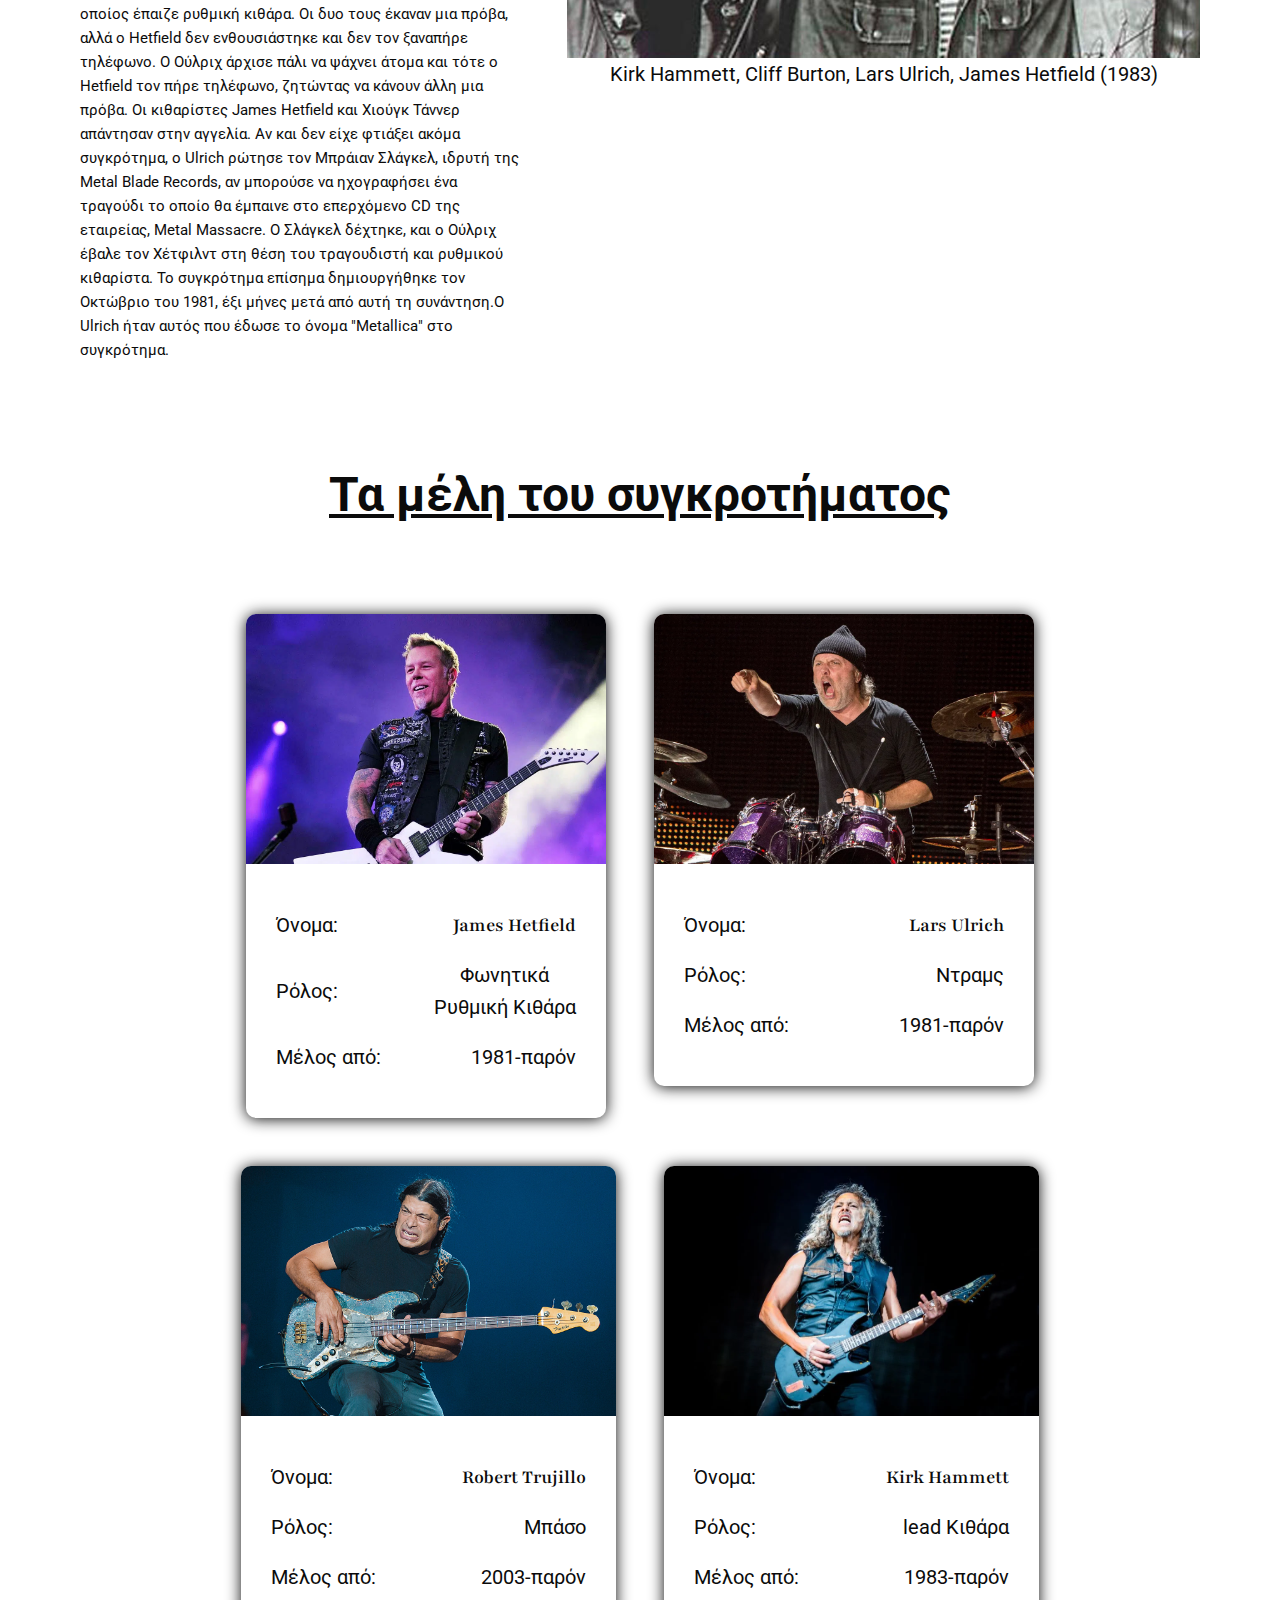
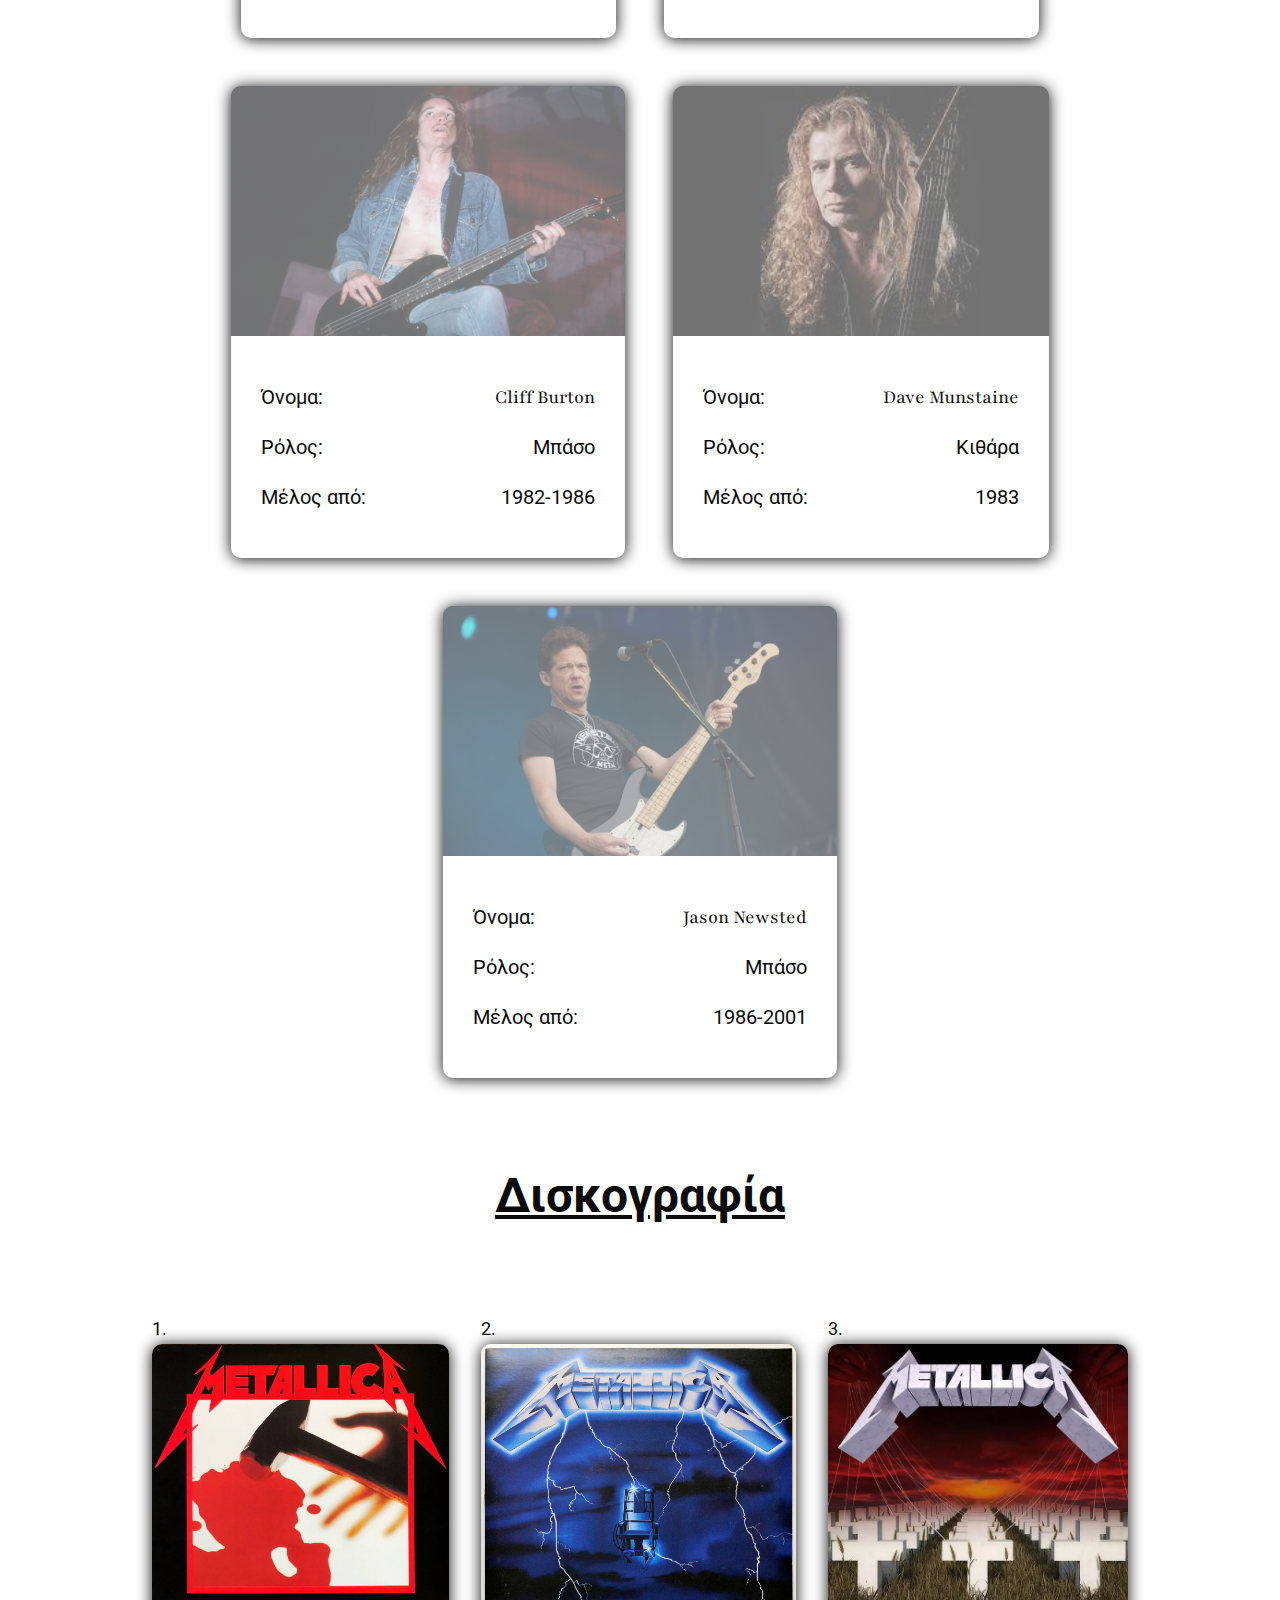
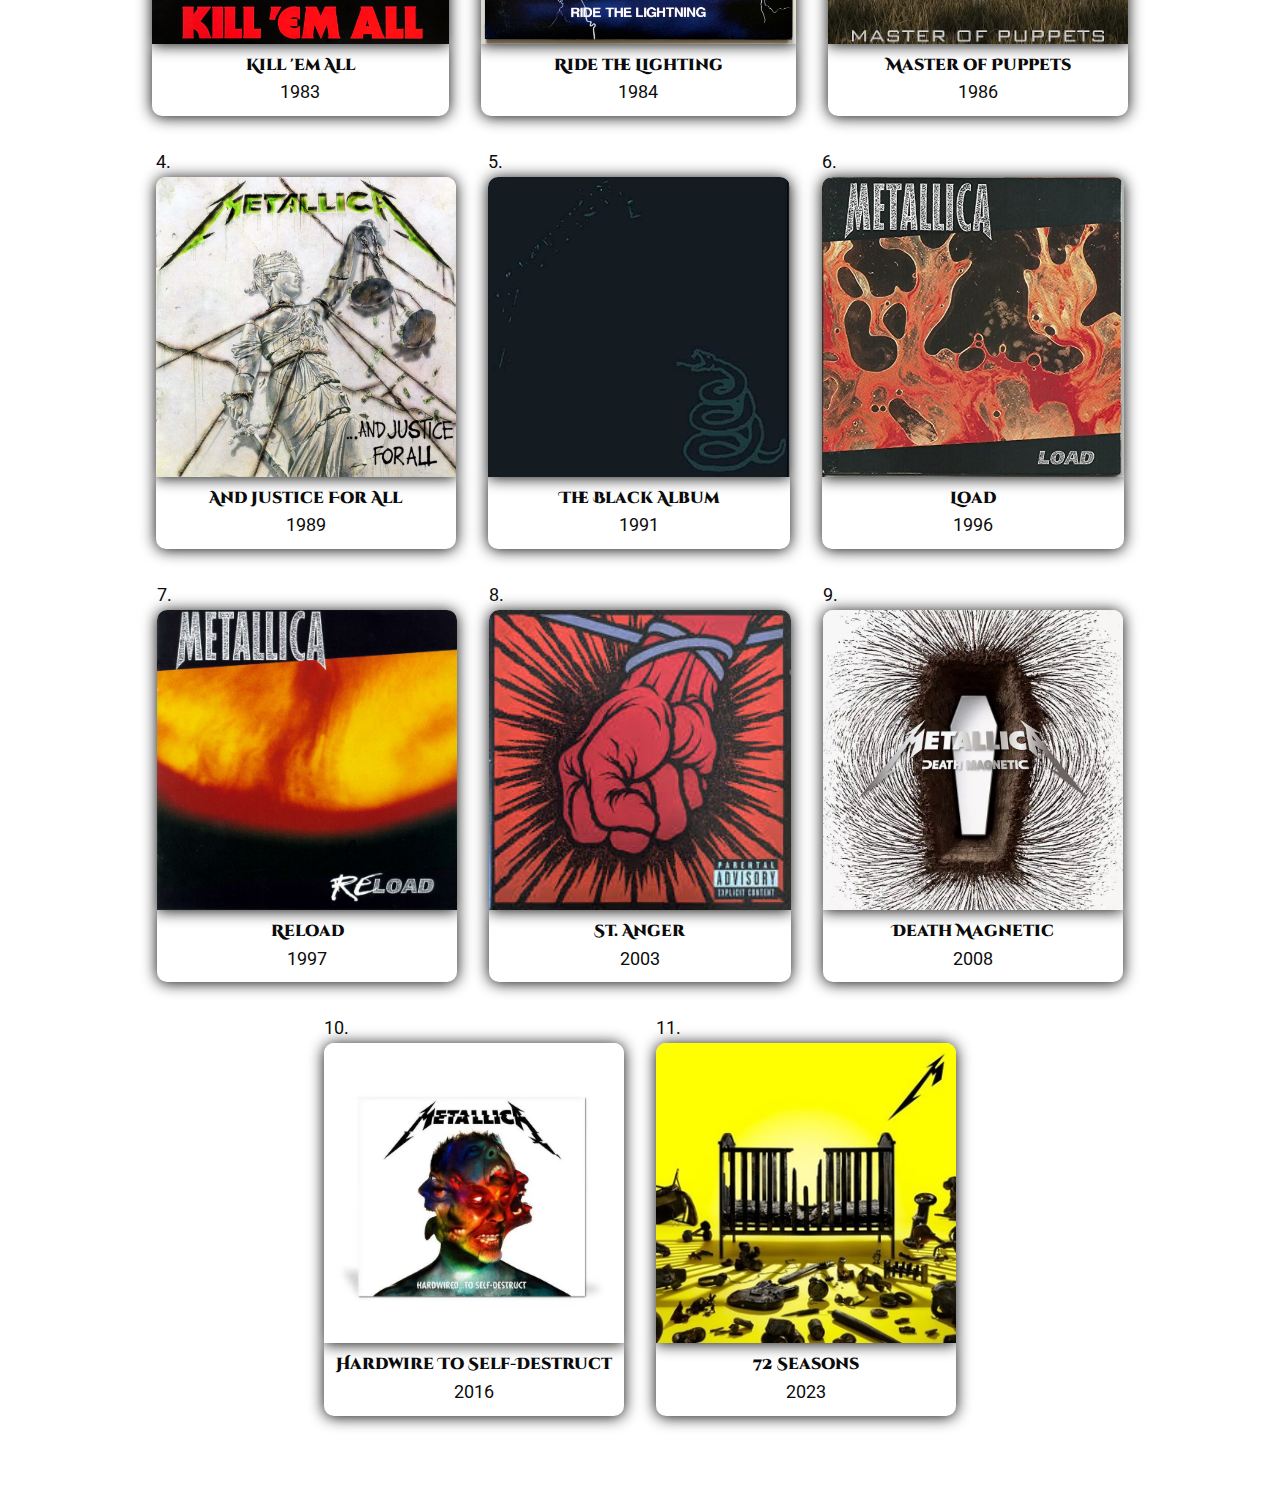
==== commit 457d6395: "change title" ====
--- a/html/index.html
+++ b/html/index.html
@@ -4,7 +4,7 @@
     <meta charset="UTF-8" />
     <meta http-equiv="X-UA-Compatible" content="IE=edge" />
     <meta name="viewport" content="width=device-width, initial-scale=1.0" />
-    <title>Metallica Εργασία</title>
+    <title>Αρχική</title>
     <link rel="preconnect" href="https://fonts.googleapis.com" />
     <link rel="preconnect" href="https://fonts.gstatic.com" crossorigin />
     <link
--- a/css/index.css
+++ b/css/index.css
@@ -260,6 +260,6 @@
 
 .cd__details-name {
   font-family: "Cinzel Decorative", cursive;
-  font-weight: 700;
+  font-weight: 900;
   font-size: 1rem;
 }
